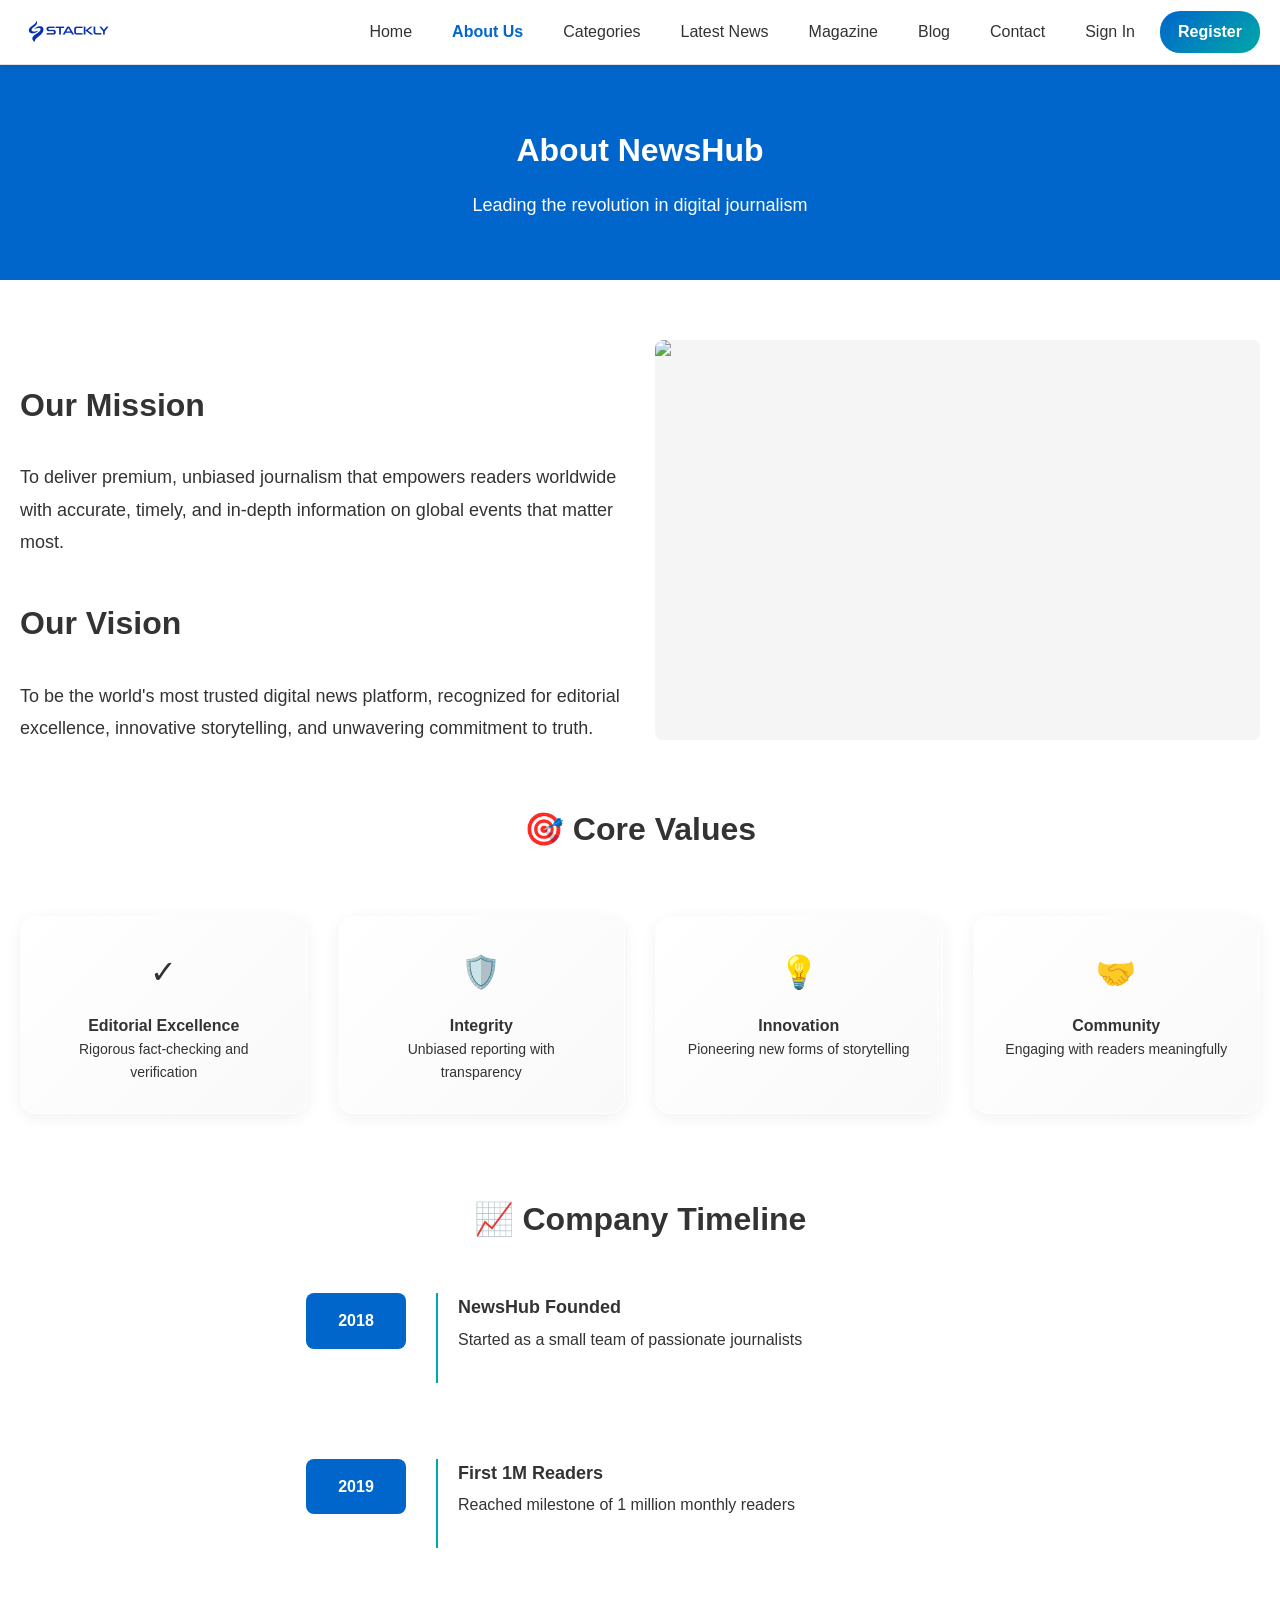
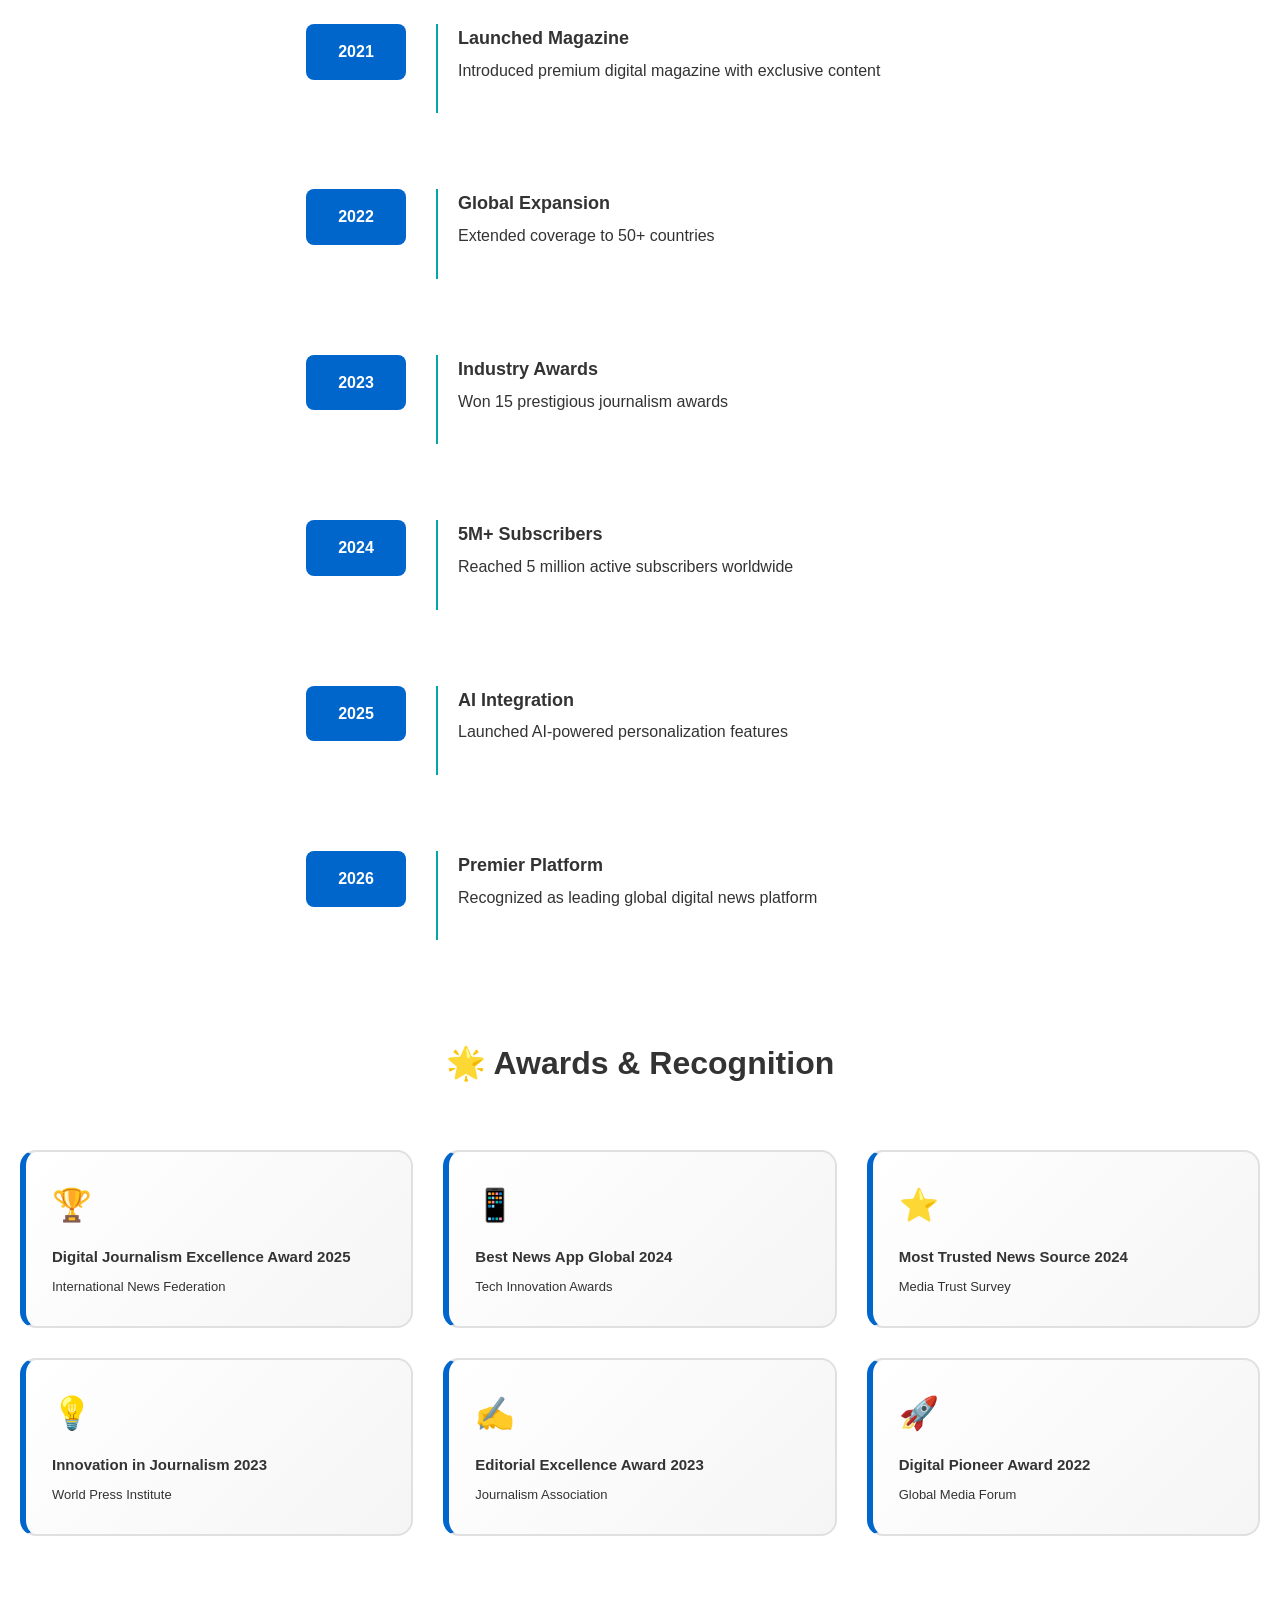
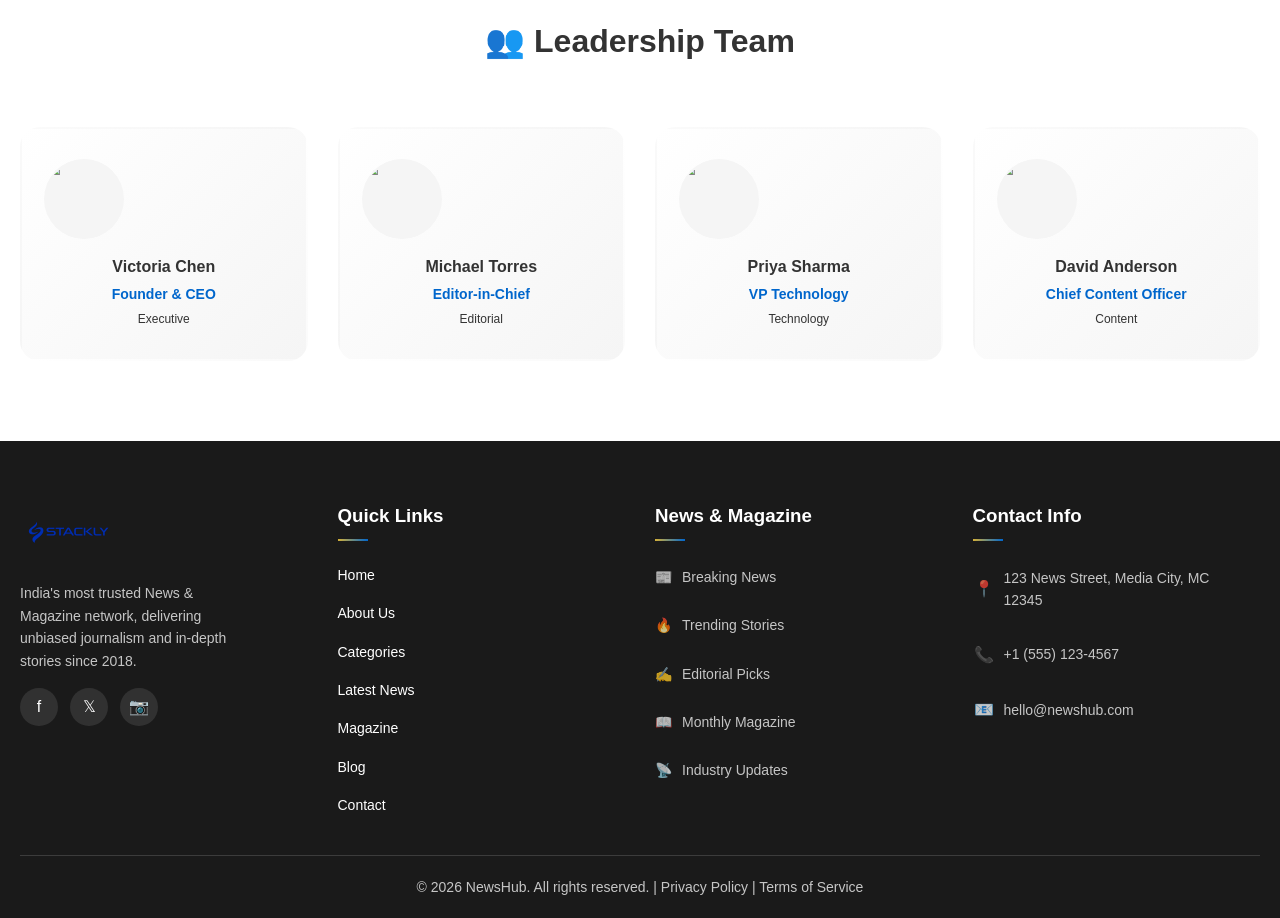
==== about.html @ 3a7b51b8 "Add files via upload" ====
﻿<!DOCTYPE html>
<html lang="en">
<head>
    <meta charset="UTF-8">
    <meta name="viewport" content="width=device-width, initial-scale=1.0">
    <title>About Us - NewsHub</title>
    <link rel="stylesheet" href="styles.css">
</head>
<body>
    <nav>
        <div class="nav-container">
            <a class="logo" href="index.html"><img src="stackly-logo.webp" alt="NewsHub" style="height:64px;width:auto;vertical-align:middle;"></a>

            <div class="nav-menu" id="navMenu">
                <a href="index.html">Home</a>
                <a href="about.html" class="current">About Us</a>
                <a href="categories.html">Categories</a>
                <a href="latest.html">Latest News</a>
                <a href="magazine.html">Magazine</a>
                <a href="blog.html">Blog</a>
                <a href="contact.html">Contact</a>
                <a href="signin.html">Sign In</a>
                <a href="register.html" class="nav-register">Register</a>
            </div>

            <button class="hamburger" id="hamburger" onclick="toggleMenu()">
                <span></span>
                <span></span>
                <span></span>
            </button>
        </div>
    </nav>

    <main id="content">
        <div style="background-color: var(--primary); color: white; padding: 60px 20px; text-align: center;">
            <div class="container">
                <h1>About NewsHub</h1>
                <p style="font-size: 18px; margin-top: 15px;">Leading the revolution in digital journalism</p>
            </div>
        </div>

        <div class="container">
            <div class="grid-2">
                <div>
                    <h2>Our Mission</h2>
                    <p style="font-size: 18px; line-height: 1.8;">To deliver premium, unbiased journalism that empowers readers worldwide with accurate, timely, and in-depth information on global events that matter most.</p>

                    <h2 style="margin-top: 40px;">Our Vision</h2>
                    <p style="font-size: 18px; line-height: 1.8;">To be the world's most trusted digital news platform, recognized for editorial excellence, innovative storytelling, and unwavering commitment to truth.</p>
                </div>
                <div style="background-color: var(--lightGray); height: 400px; border-radius: 8px; display: flex; align-items: center; justify-content: center; overflow: hidden;">
                    <img src="images/about-hero.webp" style="width:100%; height:100%; object-fit:cover;" alt="NewsHub team" loading="lazy" decoding="async" width="400" height="400">
                </div>
            </div>

            <h2 style="text-align: center;">🎯 Core Values</h2>
            <div class="grid-4">
                <div class="stat-card">
                    <div style="font-size: 32px; margin-bottom: 15px;">✓</div>
                    <p style="font-weight: bold;">Editorial Excellence</p>
                    <p style="font-size: 14px; color: var(--darkGray);">Rigorous fact-checking and verification</p>
                </div>
                <div class="stat-card">
                    <div style="font-size: 32px; margin-bottom: 15px;">🛡️</div>
                    <p style="font-weight: bold;">Integrity</p>
                    <p style="font-size: 14px; color: var(--darkGray);">Unbiased reporting with transparency</p>
                </div>
                <div class="stat-card">
                    <div style="font-size: 32px; margin-bottom: 15px;">💡</div>
                    <p style="font-weight: bold;">Innovation</p>
                    <p style="font-size: 14px; color: var(--darkGray);">Pioneering new forms of storytelling</p>
                </div>
                <div class="stat-card">
                    <div style="font-size: 32px; margin-bottom: 15px;">🤝</div>
                    <p style="font-weight: bold;">Community</p>
                    <p style="font-size: 14px; color: var(--darkGray);">Engaging with readers meaningfully</p>
                </div>
            </div>

            <h2 style="text-align: center; margin-top: 80px;">📈 Company Timeline</h2>
            <div style="max-width: 700px; margin: 0 auto;">
                <div class="timeline-item">
                    <div class="timeline-year">2018</div>
                    <div class="timeline-content">
                        <h3>NewsHub Founded</h3>
                        <p>Started as a small team of passionate journalists</p>
                    </div>
                </div>

                <div class="timeline-item">
                    <div class="timeline-year">2019</div>
                    <div class="timeline-content">
                        <h3>First 1M Readers</h3>
                        <p>Reached milestone of 1 million monthly readers</p>
                    </div>
                </div>

                <div class="timeline-item">
                    <div class="timeline-year">2021</div>
                    <div class="timeline-content">
                        <h3>Launched Magazine</h3>
                        <p>Introduced premium digital magazine with exclusive content</p>
                    </div>
                </div>

                <div class="timeline-item">
                    <div class="timeline-year">2022</div>
                    <div class="timeline-content">
                        <h3>Global Expansion</h3>
                        <p>Extended coverage to 50+ countries</p>
                    </div>
                </div>

                <div class="timeline-item">
                    <div class="timeline-year">2023</div>
                    <div class="timeline-content">
                        <h3>Industry Awards</h3>
                        <p>Won 15 prestigious journalism awards</p>
                    </div>
                </div>

                <div class="timeline-item">
                    <div class="timeline-year">2024</div>
                    <div class="timeline-content">
                        <h3>5M+ Subscribers</h3>
                        <p>Reached 5 million active subscribers worldwide</p>
                    </div>
                </div>

                <div class="timeline-item">
                    <div class="timeline-year">2025</div>
                    <div class="timeline-content">
                        <h3>AI Integration</h3>
                        <p>Launched AI-powered personalization features</p>
                    </div>
                </div>

                <div class="timeline-item">
                    <div class="timeline-year">2026</div>
                    <div class="timeline-content">
                        <h3>Premier Platform</h3>
                        <p>Recognized as leading global digital news platform</p>
                    </div>
                </div>
            </div>

            <h2 style="text-align: center; margin-top: 80px;">🌟 Awards & Recognition</h2>
            <div class="grid-3">
                <div class="award-card">
                    <span class="award-icon">🏆</span>
                    <p class="award-title">Digital Journalism Excellence Award 2025</p>
                    <p class="award-org">International News Federation</p>
                </div>

                <div class="award-card">
                    <span class="award-icon">📱</span>
                    <p class="award-title">Best News App Global 2024</p>
                    <p class="award-org">Tech Innovation Awards</p>
                </div>

                <div class="award-card">
                    <span class="award-icon">⭐</span>
                    <p class="award-title">Most Trusted News Source 2024</p>
                    <p class="award-org">Media Trust Survey</p>
                </div>

                <div class="award-card">
                    <span class="award-icon">💡</span>
                    <p class="award-title">Innovation in Journalism 2023</p>
                    <p class="award-org">World Press Institute</p>
                </div>

                <div class="award-card">
                    <span class="award-icon">✍️</span>
                    <p class="award-title">Editorial Excellence Award 2023</p>
                    <p class="award-org">Journalism Association</p>
                </div>

                <div class="award-card">
                    <span class="award-icon">🚀</span>
                    <p class="award-title">Digital Pioneer Award 2022</p>
                    <p class="award-org">Global Media Forum</p>
                </div>
            </div>

            <h2 style="text-align: center; margin-top: 80px;">👥 Leadership Team</h2>
            <div class="grid-4">
                <div class="team-card">
                    <img src="images/team-1.webp" style="width:80px; height:80px; border-radius:50%; margin-bottom:15px; object-fit:cover;" alt="Victoria Chen" loading="lazy" decoding="async" width="80" height="80">
                    <p class="team-name">Victoria Chen</p>
                    <p class="team-role">Founder & CEO</p>
                    <p class="team-dept">Executive</p>
                </div>

                <div class="team-card">
                    <img src="images/team-2.webp" style="width:80px; height:80px; border-radius:50%; margin-bottom:15px; object-fit:cover;" alt="Michael Torres" loading="lazy" decoding="async" width="80" height="80">
                    <p class="team-name">Michael Torres</p>
                    <p class="team-role">Editor-in-Chief</p>
                    <p class="team-dept">Editorial</p>
                </div>

                <div class="team-card">
                    <img src="images/team-3.webp" style="width:80px; height:80px; border-radius:50%; margin-bottom:15px; object-fit:cover;" alt="Priya Sharma" loading="lazy" decoding="async" width="80" height="80">
                    <p class="team-name">Priya Sharma</p>
                    <p class="team-role">VP Technology</p>
                    <p class="team-dept">Technology</p>
                </div>

                <div class="team-card">
                    <img src="images/team-4.webp" style="width:80px; height:80px; border-radius:50%; margin-bottom:15px; object-fit:cover;" alt="David Anderson" loading="lazy" decoding="async" width="80" height="80">
                    <p class="team-name">David Anderson</p>
                    <p class="team-role">Chief Content Officer</p>
                    <p class="team-dept">Content</p>
                </div>
            </div>
        </div>
    </main>

        <footer>
        <div class="footer-grid">
            <div>
                <a class="logo" href="index.html"><img src="stackly-logo.webp" alt="NewsHub" style="height:64px;width:auto;vertical-align:middle;"></a>
                <p style="margin-top: 10px; font-size: 14px; opacity: 0.75; max-width: 220px; line-height: 1.6;">India's most trusted News &amp; Magazine network, delivering unbiased journalism and in-depth stories since 2018.</p>
                <div style="display: flex; gap: 12px; margin-top: 16px;">
                    <a href="404.html" target="_blank" rel="noopener" class="footer-social-icon" style="width: 38px; height: 38px; border-radius: 50%; background: rgba(255,255,255,0.1); display: flex; align-items: center; justify-content: center; color: white; text-decoration: none; font-size: 16px; transition: background 0.3s;" onmouseover="this.style.background='#1877F2'" onmouseout="this.style.background='rgba(255,255,255,0.1)'">&#x66;</a>
                    <a href="404.html" target="_blank" rel="noopener" class="footer-social-icon" style="width: 38px; height: 38px; border-radius: 50%; background: rgba(255,255,255,0.1); display: flex; align-items: center; justify-content: center; color: white; text-decoration: none; font-size: 16px; transition: background 0.3s;" onmouseover="this.style.background='#000'" onmouseout="this.style.background='rgba(255,255,255,0.1)'">&#x1D54F;</a>
                    <a href="404.html" target="_blank" rel="noopener" class="footer-social-icon" style="width: 38px; height: 38px; border-radius: 50%; background: rgba(255,255,255,0.1); display: flex; align-items: center; justify-content: center; color: white; text-decoration: none; font-size: 16px; transition: background 0.3s;" onmouseover="this.style.background='#E1306C'" onmouseout="this.style.background='rgba(255,255,255,0.1)'">&#x1F4F7;</a>
                   <!-- <a href="https://www.linkedin.com/company/newshub" target="_blank" rel="noopener" class="footer-social-icon" style="width: 38px; height: 38px; border-radius: 50%; background: rgba(255,255,255,0.1); display: flex; align-items: center; justify-content: center; color: white; text-decoration: none; font-size: 16px; transition: background 0.3s;" onmouseover="this.style.background='#0A66C2'" onmouseout="this.style.background='rgba(255,255,255,0.1)'">&#x1F4BC;</a> -->
                </div>
            </div>
            <div class="footer-section">
                <h3>Quick Links</h3>
                <a class="footer-link" href="index.html"><span>Home</span><i class="link-arrow">→</i></a>
                <a class="footer-link" href="about.html"><span>About Us</span><i class="link-arrow">→</i></a>
                <a class="footer-link" href="categories.html"><span>Categories</span><i class="link-arrow">→</i></a>
                <a class="footer-link" href="latest.html"><span>Latest News</span><i class="link-arrow">→</i></a>
                <a class="footer-link" href="magazine.html"><span>Magazine</span><i class="link-arrow">→</i></a>
                <a class="footer-link" href="blog.html"><span>Blog</span><i class="link-arrow">→</i></a>
                <a class="footer-link" href="contact.html"><span>Contact</span><i class="link-arrow">→</i></a>
            </div>
            <div class="footer-section">
                <h3>News &amp; Magazine</h3>
                <div class="newsroom-link"><span class="newsroom-icon">📰</span><span>Breaking News</span></div>
                <div class="newsroom-link"><span class="newsroom-icon">🔥</span><span>Trending Stories</span></div>
                <div class="newsroom-link"><span class="newsroom-icon">✍️</span><span>Editorial Picks</span></div>
                <div class="newsroom-link"><span class="newsroom-icon">📖</span><span>Monthly Magazine</span></div>
                <div class="newsroom-link"><span class="newsroom-icon">📡</span><span>Industry Updates</span></div>
            </div>
            <div class="footer-section">
                <h3>Contact Info</h3>
                <div class="contact-item"><span class="contact-icon">📍</span><span>123 News Street, Media City, MC 12345</span></div>
                <div class="contact-item"><span class="contact-icon">📞</span><span>+1 (555) 123-4567</span></div>
                <div class="contact-item"><span class="contact-icon">📧</span><span>hello@newshub.com</span></div>
            </div>
        </div>
        <div class="footer-bottom">
            <p>&copy; 2026 NewsHub. All rights reserved. | Privacy Policy | Terms of Service</p>
        </div>
    </footer>

    <script src="auth.js"></script>
    <script src="script.js"></script>
</body>
</html>
---- styles.css ----
* {
    margin: 0;
    padding: 0;
    box-sizing: border-box;
}

/* ── Image optimisation globals ─────────────────────────────────────── */
img {
    max-width: 100%;
    height: auto;          /* preserve aspect ratio; prevents layout shift */
    display: block;
    color: transparent;    /* hide broken-image alt text colour */
}

/* Static gray placeholder while images load — no animation */
img[loading="lazy"] {
    background-color: var(--lightGray);
}
/* ──────────────────────────────────────────────────────────────────── */

:root {
    --primary: #0066CC;
    --teal: #00A8A8;
    --white: #FFFFFF;
    --lightGray: #F5F5F5;
    --darkGray: #333333;
    --border: #E0E0E0;
    --error: #EF4444;
    --gold: #D4AF37;
}

body {
    font-family: -apple-system, BlinkMacSystemFont, 'Segoe UI', Roboto, Oxygen, Ubuntu, Cantarell, sans-serif;
    background-color: var(--white);
    color: var(--darkGray);
    line-height: 1.6;
}

/* Navigation */
nav {
    background-color: var(--white);
    border-bottom: 1px solid var(--border);
    position: sticky;
    top: 0;
    z-index: 50;
    box-shadow: 0 2px 8px rgba(0,0,0,0.1);
}

.nav-container {
    max-width: 1400px;
    margin: 0 auto;
    padding: 0 20px;
    display: flex;
    justify-content: space-between;
    align-items: center;
    height: 64px;
}

.logo {
    font-size: 24px;
    font-weight: bold;
    color: var(--primary);
    cursor: pointer;
    border: none;
    background: none;
    padding: 0;
    text-decoration: none;
    transition: opacity 0.3s, transform 0.3s;
    display: inline-block;
}

.logo:hover {
    opacity: 0.8;
    transform: scale(1.05);
}

.nav-menu {
    display: none;
    gap: 10px;
    align-items: center;
}

.nav-menu.active {
    display: flex;
    flex-direction: column;
    position: absolute;
    top: 64px;
    left: 0;
    right: 0;
    background-color: var(--lightGray);
    padding: 15px;
    z-index: 40;
}

.nav-menu a {
    border: none;
    background: transparent;
    padding: 10px 15px;
    cursor: pointer;
    color: var(--darkGray);
    font-weight: 500;
    border-radius: 6px;
    transition: opacity 0.3s;
    text-decoration: none;
}

.nav-menu a:hover {
    opacity: 0.75;
}

.nav-menu a.current {
    color: var(--primary);
    font-weight: 700;
}

@media (min-width: 768px) {
    .nav-menu {
        display: flex !important;
        flex-direction: row !important;
        position: static !important;
        background-color: transparent !important;
        padding: 0 !important;
    }
}

.hamburger {
    display: flex;
    flex-direction: column;
    cursor: pointer;
    border: none;
    background: none;
    padding: 5px;
    gap: 5px;
}

.hamburger span {
    width: 25px;
    height: 3px;
    background-color: var(--darkGray);
    border-radius: 2px;
    transition: background-color 0.3s;
}

.hamburger:hover span {
    background-color: var(--primary);
}

@media (min-width: 768px) {
    .hamburger {
        display: none;
    }
}

/* Main Content */
.container {
    max-width: 1400px;
    margin: 0 auto;
    padding: 0 20px;
}

.hidden {
    display: none !important;
}

/* Hero Section */
.hero {
    background: linear-gradient(135deg, #0066CC 0%, #00A8A8 100%);
    color: white;
    padding: 60px 20px;
    text-align: center;
}

.hero h1 {
    font-size: 56px;
    margin-bottom: 20px;
    font-weight: bold;
}

.hero p {
    font-size: 18px;
    margin-bottom: 30px;
    opacity: 0.9;
}

.hero-buttons {
    display: flex;
    gap: 15px;
    justify-content: center;
    flex-wrap: wrap;
}

.btn {
    display: inline-block;
    padding: 12px 30px;
    border: none;
    border-radius: 8px;
    font-weight: 600;
    cursor: pointer;
    font-size: 16px;
    transition: all 0.3s;
    text-decoration: none;
    text-align: center;
}

.btn-primary {
    background-color: var(--primary);
    color: white;
}

.btn-primary:hover {
    opacity: 0.9;
}

.btn-secondary {
    background-color: rgba(255,255,255,0.2);
    color: white;
    border: 2px solid white;
}

.btn-secondary:hover {
    background-color: rgba(255,255,255,0.3);
}

/* Grid Layouts */
.grid-2 {
    display: grid;
    grid-template-columns: 1fr;
    gap: 30px;
    margin: 60px 0;
}

@media (min-width: 768px) {
    .grid-2 {
        grid-template-columns: 1fr 1fr;
    }
}

.grid-3 {
    display: grid;
    grid-template-columns: 1fr;
    gap: 30px;
    margin: 60px 0;
}

@media (min-width: 768px) {
    .grid-3 {
        grid-template-columns: repeat(3, 1fr);
    }
}

.grid-4 {
    display: grid;
    grid-template-columns: 1fr;
    gap: 30px;
    margin: 60px 0;
}

@media (min-width: 768px) {
    .grid-4 {
        grid-template-columns: repeat(2, 1fr);
    }
}

@media (min-width: 1024px) {
    .grid-4 {
        grid-template-columns: repeat(4, 1fr);
    }
}

/* Cards */
.stat-card {
    position: relative;
    background: linear-gradient(135deg, rgba(255,255,255,0.8), rgba(245,245,245,0.6));
    backdrop-filter: blur(12px);
    -webkit-backdrop-filter: blur(12px);
    border: 1px solid rgba(255,255,255,0.5);
    padding: 30px;
    border-radius: 16px;
    text-align: center;
    overflow: hidden;
    box-shadow: 0 4px 16px rgba(0,0,0,0.06);
    transition: transform 0.4s ease, box-shadow 0.4s ease, border-color 0.4s ease, background 0.4s ease;
}

.stat-card::before {
    content: '';
    position: absolute;
    inset: 0;
    background: linear-gradient(135deg, rgba(0,102,204,0.12), rgba(0,168,168,0.1) 50%, rgba(212,175,55,0.1));
    opacity: 0;
    transition: opacity 0.4s ease;
    pointer-events: none;
}

.stat-card > * {
    position: relative;
    z-index: 1;
}

.stat-card:hover {
    transform: translateY(-10px);
    box-shadow: 0 20px 40px rgba(0,102,204,0.18), 0 0 0 1px rgba(0,102,204,0.3);
    border-color: var(--primary);
}

.stat-card:hover::before {
    opacity: 1;
}

.stat-card .icon {
    font-size: 32px;
    margin-bottom: 15px;
}

.stat-card .value {
    display: inline-block;
    font-size: 36px;
    font-weight: bold;
    color: var(--primary);
    margin: 10px 0;
    transition: transform 0.4s ease, color 0.4s ease;
}

.stat-card:hover .value {
    transform: scale(1.12);
    color: var(--teal);
}

.article-card {
    border-radius: 8px;
    overflow: hidden;
    box-shadow: 0 2px 8px rgba(0,0,0,0.1);
    transition: all 0.3s;
    background: white;
}

.article-card:hover {
    box-shadow: 0 8px 16px rgba(0,0,0,0.15);
    transform: translateY(-8px);
}

.article-card-image {
    background-color: var(--teal);
    height: 200px;
    display: flex;
    align-items: center;
    justify-content: center;
    font-size: 48px;
    color: white;
}

.article-card-content {
    padding: 20px;
}

.article-card-category {
    color: var(--primary);
    font-weight: bold;
    font-size: 12px;
}

.article-card h3 {
    font-size: 18px;
    margin: 10px 0 15px 0;
    font-weight: bold;
}

.article-card p {
    color: var(--darkGray);
    font-size: 14px;
    margin-bottom: 15px;
    line-height: 1.4;
}

.read-more {
    color: var(--primary);
    font-weight: 600;
    cursor: pointer;
    text-decoration: none;
    border: none;
    background: none;
    padding: 0;
    font-size: 14px;
}

.read-more:hover {
    opacity: 0.75;
}

/* Section Titles */
h2 {
    font-size: 32px;
    margin: 40px 0 30px 0;
    color: var(--darkGray);
}

.section-icon {
    margin-right: 10px;
}

/* Forms */
.form-group {
    margin-bottom: 15px;
}

input, select, textarea {
    width: 100%;
    padding: 12px;
    border: 1px solid var(--border);
    border-radius: 6px;
    font-family: inherit;
    font-size: 16px;
    transition: border-color 0.3s;
}

input:hover, select:hover, textarea:hover {
    border-color: var(--teal);
}

input:focus, select:focus, textarea:focus {
    outline: none;
    border-color: var(--primary);
}

.form-error, input.form-error, select.form-error, textarea.form-error {
    border-color: var(--error) !important;
}

.error-message {
    color: var(--error);
    font-size: 12px;
    margin-top: 5px;
}

/* Contact Section */
.contact-section {
    background-color: var(--lightGray);
    padding: 40px;
    border-radius: 8px;
}

/* Footer */
footer {
    background-color: #1a1a1a;
    color: white;
    padding: 60px 20px 20px;
    margin-top: 80px;
}

.footer-grid {
    display: grid;
    grid-template-columns: 1fr;
    gap: 30px;
    margin-bottom: 30px;
    max-width: 1400px;
    margin-left: auto;
    margin-right: auto;
}

@media (min-width: 768px) {
    .footer-grid {
        grid-template-columns: repeat(4, 1fr);
    }
}

.footer-section h3 {
    font-weight: bold;
    margin-bottom: 15px;
    position: relative;
    padding-bottom: 10px;
}

.footer-section h3::after {
    content: '';
    position: absolute;
    left: 0;
    bottom: 0;
    width: 30px;
    height: 2px;
    background: linear-gradient(90deg, var(--gold), var(--primary));
}

.footer-section p {
    font-size: 14px;
    margin-bottom: 10px;
    opacity: 0.75;
    cursor: pointer;
    transition: opacity 0.3s;
}

.footer-section a {
    text-decoration: none;
    color: inherit;
}

.footer-section p:hover {
    opacity: 1;
}

/* Quick Links */
.footer-link {
    position: relative;
    display: flex;
    align-items: center;
    gap: 8px;
    width: fit-content;
    padding: 8px 0;
    font-size: 14px;
    color: rgba(255,255,255,0.75);
    text-decoration: none;
    transition: color 0.35s ease, transform 0.35s ease;
}

.footer-link::after {
    content: '';
    position: absolute;
    left: 0;
    bottom: 3px;
    width: 0;
    height: 2px;
    background: linear-gradient(90deg, var(--gold), var(--primary));
    transition: width 0.35s ease;
}

.footer-link .link-arrow {
    display: inline-block;
    opacity: 0;
    transform: translateX(-8px);
    transition: opacity 0.35s ease, transform 0.35s ease;
}

.footer-link:hover {
    color: var(--white);
    transform: translateX(6px);
}

.footer-link:hover::after {
    width: 100%;
}

.footer-link:hover .link-arrow {
    opacity: 1;
    transform: translateX(0);
}

/* News & Magazine Links */
.newsroom-link {
    position: relative;
    display: flex;
    align-items: center;
    gap: 10px;
    padding: 10px 12px;
    margin-bottom: 6px;
    margin-left: -12px;
    border-radius: 8px;
    font-size: 14px;
    color: rgba(255,255,255,0.75);
    cursor: pointer;
    overflow: hidden;
    transition: transform 0.35s ease, color 0.35s ease, box-shadow 0.35s ease;
}

.newsroom-link::before {
    content: '';
    position: absolute;
    inset: 0;
    border-radius: 8px;
    background: linear-gradient(135deg, rgba(0,102,204,0.4), rgba(212,175,55,0.3));
    opacity: 0;
    transition: opacity 0.35s ease;
}

.newsroom-link > * {
    position: relative;
    z-index: 1;
}

.newsroom-icon {
    display: inline-block;
    transition: transform 0.35s ease;
}

.newsroom-link:hover {
    color: var(--white);
    transform: scale(1.04) translateX(4px);
    box-shadow: 0 8px 20px rgba(0,102,204,0.35);
}

.newsroom-link:hover::before {
    opacity: 1;
}

.newsroom-link:hover .newsroom-icon {
    transform: translateX(4px) rotate(10deg) scale(1.1);
}

/* Contact Info & Social Links */
.contact-item,
.social-link {
    position: relative;
    display: flex;
    align-items: center;
    gap: 10px;
    padding: 10px 12px;
    margin-bottom: 8px;
    margin-left: -12px;
    border-radius: 8px;
    border: 1px solid transparent;
    font-size: 14px;
    color: rgba(255,255,255,0.75);
    text-decoration: none;
    transition: transform 0.35s ease, box-shadow 0.35s ease, border-color 0.35s ease, background 0.35s ease, color 0.35s ease;
}

.contact-icon {
    display: inline-block;
    font-size: 16px;
    transition: transform 0.35s ease;
}

.contact-item:hover,
.social-link:hover {
    transform: translateY(-4px);
    background: rgba(255,255,255,0.06);
    border-color: rgba(212,175,55,0.45);
    box-shadow: 0 12px 26px rgba(0,0,0,0.35);
    color: var(--white);
}

.contact-item:hover .contact-icon,
.social-link:hover .contact-icon {
    transform: rotate(12deg) scale(1.15);
}

.social-links {
    display: flex;
    flex-direction: column;
}

.footer-bottom {
    border-top: 1px solid rgba(255,255,255,0.2);
    padding-top: 20px;
    text-align: center;
    font-size: 14px;
    opacity: 0.75;
    max-width: 1400px;
    margin: 0 auto;
}

/* Testimonials */
.testimonial-card {
    background: white;
    padding: 25px;
    border-radius: 8px;
    box-shadow: 0 2px 8px rgba(0,0,0,0.1);
    transition: box-shadow 0.3s;
}

.testimonial-card:hover {
    box-shadow: 0 4px 12px rgba(0,0,0,0.15);
}

.stars {
    color: #FFD700;
    margin-bottom: 15px;
}

/* News Article List */
.news-item {
    display: flex;
    gap: 25px;
    background: white;
    padding: 25px;
    border-radius: 8px;
    box-shadow: 0 2px 8px rgba(0,0,0,0.1);
    border-left: 4px solid var(--teal);
    margin-bottom: 20px;
    transition: box-shadow 0.3s;
}

.news-item:hover {
    box-shadow: 0 4px 12px rgba(0,0,0,0.15);
}

.news-image {
    background-color: var(--primary);
    width: 180px;
    height: 140px;
    min-width: 180px;
    border-radius: 8px;
    display: flex;
    align-items: center;
    justify-content: center;
    font-size: 48px;
    color: white;
}

.news-content h3 {
    font-size: 20px;
    margin-bottom: 10px;
}

.news-meta {
    display: flex;
    gap: 15px;
    font-size: 14px;
    color: var(--darkGray);
    margin-bottom: 10px;
    flex-wrap: wrap;
}

.category-badge {
    background-color: var(--lightGray);
    color: var(--primary);
    padding: 4px 12px;
    border-radius: 20px;
    font-size: 12px;
    font-weight: bold;
    transition: background-color 0.3s, color 0.3s;
}

.category-badge:hover {
    background-color: var(--primary);
    color: white;
}

/* FAQ Cards */
.faq-card {
    position: relative;
    padding: 24px 28px;
    border-radius: 10px;
    border: 2px solid var(--border);
    border-left: 4px solid var(--border);
    background: linear-gradient(135deg, #ffffff, #fafbfc);
    margin-bottom: 20px;
    transition: transform 0.4s ease, box-shadow 0.4s ease, border-color 0.4s ease, background 0.4s ease;
}

.faq-card:hover {
    transform: translateX(6px) scale(1.015);
    border-left-color: var(--gold);
    border-color: rgba(0,102,204,0.3);
    background: linear-gradient(135deg, #ffffff, rgba(0,102,204,0.05) 60%, rgba(212,175,55,0.06));
    box-shadow: 0 10px 28px rgba(0,0,0,0.1);
}

.faq-question {
    font-weight: bold;
    font-size: 18px;
    margin-bottom: 10px;
    color: var(--primary);
    transition: color 0.4s ease;
}

.faq-card:hover .faq-question {
    color: var(--gold);
}

/* Timeline */
.timeline-item {
    display: flex;
    gap: 30px;
    margin-bottom: 40px;
}

.timeline-year {
    background-color: var(--primary);
    color: white;
    padding: 15px;
    border-radius: 8px;
    text-align: center;
    font-weight: bold;
    width: 100px;
    height: fit-content;
    transition: transform 0.3s, box-shadow 0.3s;
}

.timeline-year:hover {
    transform: scale(1.08);
    box-shadow: 0 4px 12px rgba(0,0,0,0.2);
}

.timeline-content {
    padding-bottom: 30px;
    border-left: 2px solid var(--teal);
    padding-left: 20px;
}

.timeline-content h3 {
    font-weight: bold;
    font-size: 18px;
    margin-bottom: 5px;
}

/* Sign In Form */
.signin-form {
    max-width: 400px;
    margin: 40px auto;
    background: white;
    border-radius: 12px;
    box-shadow: 0 4px 12px rgba(0,0,0,0.15);
    padding: 30px;
}

.signin-form h1 {
    text-align: center;
    margin-bottom: 30px;
    color: var(--darkGray);
}

/* Dashboard */
.dashboard-header {
    display: flex;
    justify-content: space-between;
    align-items: center;
    margin-bottom: 40px;
    flex-wrap: wrap;
    gap: 20px;
}

.dashboard-header h1 {
    font-size: 40px;
    color: var(--darkGray);
}

.dashboard-card {
    background-color: var(--lightGray);
    border-top: 4px solid var(--teal);
    padding: 25px;
    border-radius: 8px;
    transition: box-shadow 0.3s;
}

.dashboard-card:hover {
    box-shadow: 0 4px 12px rgba(0,0,0,0.1);
}

.dashboard-card .icon {
    font-size: 28px;
    margin-bottom: 10px;
}

.dashboard-card .title {
    color: var(--darkGray);
    margin-bottom: 5px;
}

.dashboard-card .value {
    font-size: 32px;
    font-weight: bold;
    color: var(--primary);
}

/* 404 Page */
.notfound-content {
    min-height: 500px;
    display: flex;
    align-items: center;
    justify-content: center;
    flex-direction: column;
    text-align: center;
    padding: 40px 20px;
}

.notfound-content .number {
    font-size: 120px;
    font-weight: bold;
    color: var(--primary);
    margin-bottom: 20px;
}

.notfound-content h1 {
    font-size: 40px;
    margin-bottom: 15px;
}

.notfound-content p {
    font-size: 18px;
    color: var(--darkGray);
    margin-bottom: 30px;
}

/* Responsive */
@media (max-width: 768px) {
    .news-item {
        flex-direction: column;
    }

    .news-image {
        width: 100%;
        height: 180px;
    }

    .hero h1 {
        font-size: 36px;
    }

    h2 {
        font-size: 24px;
    }

    .timeline-item {
        flex-direction: column;
        align-items: flex-start;
    }

    .dashboard-header {
        flex-direction: column;
        align-items: flex-start;
    }
}

/* Fade-in on Scroll */
.fade-in-up {
    opacity: 0;
    transform: translateY(30px);
    transition: opacity 0.6s ease, transform 0.6s ease;
}

.fade-in-up.is-visible {
    opacity: 1;
    transform: translateY(0);
}

@media (prefers-reduced-motion: reduce) {
    .fade-in-up {
        opacity: 1;
        transform: none;
        transition: none;
    }

    .stat-card,
    .faq-card,
    .footer-link,
    .newsroom-link,
    .contact-item,
    .social-link,
    .stat-card .value,
    .footer-link .link-arrow,
    .newsroom-icon,
    .contact-icon {
        transition: none !important;
    }
}

/* ============================================================
   PREMIUM HOVER EFFECTS — ENTERPRISE v2
   ============================================================ */

/* ----- Keyframe Animations ----- */
@keyframes shine-sweep {
    0%   { transform: translateX(-150%) skewX(-20deg); }
    100% { transform: translateX(250%)  skewX(-20deg); }
}

@keyframes gradient-border-rotate {
    0%,100% { background-position: 0%   50%; }
    50%      { background-position: 100% 50%; }
}

@keyframes icon-bounce {
    0%,100% { transform: scale(1)    rotate(0deg)  translateY(0); }
    30%      { transform: scale(1.28) rotate(14deg) translateY(-10px); }
    60%      { transform: scale(1.14) rotate(7deg)  translateY(-5px); }
}

@keyframes neon-blue {
    0%,100% { box-shadow: 0 20px 40px rgba(0,102,204,.35), 0 0 30px rgba(0,102,204,.2),  0 0 0 2px rgba(0,102,204,.3); }
    50%      { box-shadow: 0 25px 65px rgba(0,102,204,.6),  0 0 55px rgba(0,102,204,.45), 0 0 0 2px rgba(0,102,204,.5); }
}

@keyframes neon-gold {
    0%,100% { box-shadow: 0 20px 40px rgba(212,175,55,.4), 0 0 30px rgba(212,175,55,.25), 0 0 0 2px rgba(212,175,55,.5); }
    50%      { box-shadow: 0 25px 65px rgba(212,175,55,.7), 0 0 55px rgba(212,175,55,.5),  0 0 0 2px rgba(212,175,55,.8); }
}

/* ----- TIMELINE — FULL CARD HOVER ----- */
.timeline-item {
    cursor: pointer;
    padding: 16px 14px;
    border-radius: 16px;
    border: 2px solid transparent;
    transition: transform .45s ease, box-shadow .45s ease,
                background .45s ease, border-color .45s ease;
}

.timeline-item:hover {
    transform: translateY(-12px);
    background: linear-gradient(135deg, #f0f7ff, #e4efff);
    border-color: rgba(0,102,204,.3);
    box-shadow: 0 28px 55px rgba(0,102,204,.22), 0 0 0 1px rgba(0,102,204,.18);
}

/* Year badge — strong neon glow on hover */
.timeline-year {
    transition: transform .45s ease, box-shadow .45s ease,
                background .45s ease, font-size .35s ease,
                letter-spacing .35s ease;
}

.timeline-item:hover .timeline-year {
    transform: scale(1.2) rotate(-3deg);
    background: linear-gradient(135deg, #0047b3, #0066CC, #00A8A8);
    box-shadow: 0 0 35px rgba(0,102,204,.9), 0 10px 28px rgba(0,102,204,.5);
    font-size: 19px;
    letter-spacing: 1.5px;
}

/* Connector line glows */
.timeline-content {
    transition: transform .45s ease, border-color .45s ease,
                border-left-width .45s ease, padding-left .45s ease;
}

.timeline-item:hover .timeline-content {
    transform: translateX(6px);
    border-left-color: var(--primary);
    border-left-width: 4px;
    padding-left: 22px;
}

.timeline-content h3 { transition: color .4s ease, font-size .4s ease; }
.timeline-item:hover .timeline-content h3 {
    color: var(--primary);
    font-size: 20px;
}
.timeline-content p { transition: color .4s ease; }
.timeline-item:hover .timeline-content p { color: #444; }

/* ----- AWARD CARDS ----- */
.award-card {
    position: relative;
    padding: 28px 26px;
    border-radius: 16px;
    border: 2px solid var(--border);
    border-left: 6px solid var(--primary);
    background: linear-gradient(135deg, #fff 0%, var(--lightGray) 100%);
    overflow: hidden;
    cursor: pointer;
    transition: transform .45s ease, box-shadow .45s ease,
                background .45s ease, border-color .45s ease, color .45s ease;
}

/* Shine sweep layer */
.award-card::before {
    content: '';
    position: absolute;
    top: 0; left: -120%;
    width: 60%;
    height: 100%;
    background: linear-gradient(90deg, transparent, rgba(255,255,255,.6), transparent);
    transform: skewX(-20deg);
    pointer-events: none;
    z-index: 3;
}

.award-card:hover {
    transform: translateY(-14px) scale(1.03);
    border-color: var(--gold);
    border-left-color: var(--gold);
    background: linear-gradient(135deg, #101028 0%, #1c1c48 50%, #0b2d4e 100%);
    color: #fff;
    animation: neon-gold 2s ease infinite;
}

.award-card:hover::before {
    animation: shine-sweep .8s ease forwards;
}

.award-icon {
    display: inline-block;
    font-size: 32px;
    margin-bottom: 14px;
}

.award-card:hover .award-icon {
    animation: icon-bounce .65s ease forwards;
}

.award-title {
    font-weight: bold;
    font-size: 15px;
    margin-bottom: 8px;
    transition: color .4s ease, font-size .4s ease;
}

.award-org {
    font-size: 13px;
    color: var(--darkGray);
    transition: color .4s ease;
}

.award-card:hover .award-title { color: var(--gold); font-size: 16px; }
.award-card:hover .award-org   { color: rgba(255,255,255,.72); }

/* ----- TEAM / LEADERSHIP CARDS ----- */
.team-card {
    position: relative;
    text-align: center;
    padding: 30px 22px;
    border-radius: 20px;
    background: linear-gradient(135deg, #fff, var(--lightGray));
    border: 2px solid transparent;
    overflow: hidden;
    cursor: pointer;
    transition: transform .45s ease, box-shadow .45s ease,
                background .45s ease, border-color .45s ease;
}

.team-card::before {
    content: '';
    position: absolute;
    top: 0; left: -120%;
    width: 60%;
    height: 100%;
    background: linear-gradient(90deg, transparent, rgba(255,255,255,.45), transparent);
    transform: skewX(-20deg);
    pointer-events: none;
    z-index: 2;
}

.team-card:hover {
    transform: translateY(-16px);
    background: linear-gradient(135deg, #fff, #e6f3ff);
    border-color: rgba(0,102,204,.4);
    animation: neon-blue 2s ease infinite;
}

.team-card:hover::before { animation: shine-sweep .8s ease forwards; }

.team-card img {
    transition: transform .45s ease, box-shadow .45s ease;
}

.team-card:hover img {
    transform: scale(1.18);
    box-shadow: 0 12px 35px rgba(0,102,204,.5);
}

.team-name {
    font-weight: bold;
    font-size: 16px;
    margin-bottom: 4px;
    transition: color .4s ease;
}

.team-role {
    color: var(--primary);
    font-weight: 600;
    font-size: 14px;
    margin-bottom: 4px;
    transition: color .4s ease;
}

.team-dept {
    font-size: 12px;
    color: var(--darkGray);
    transition: color .4s ease;
}

.team-card:hover .team-name { color: var(--primary); }
.team-card:hover .team-role { color: var(--teal); }

/* ----- CONTACT INFO CARDS ----- */
.contact-info-card {
    position: relative;
    padding: 26px 24px;
    border-radius: 18px;
    background: linear-gradient(135deg, #fff, #f6f9ff);
    border: 2px solid var(--border);
    overflow: hidden;
    margin-bottom: 22px;
    transition: transform .45s ease, box-shadow .45s ease,
                border-color .45s ease, background .45s ease;
}

.contact-info-card::before {
    content: '';
    position: absolute;
    top: 0; left: -120%;
    width: 60%;
    height: 100%;
    background: linear-gradient(90deg, transparent, rgba(0,102,204,.12), transparent);
    transform: skewX(-20deg);
    pointer-events: none;
    z-index: 2;
}

.contact-info-card:hover {
    transform: translateY(-12px);
    border-color: var(--primary);
    background: linear-gradient(135deg, #ecf5ff, #dceeff);
    animation: neon-blue 2s ease infinite;
}

.contact-info-card:hover::before { animation: shine-sweep .8s ease forwards; }

.contact-info-card-icon {
    display: block;
    font-size: 38px;
    margin-bottom: 12px;
    transition: transform .45s ease;
}

.contact-info-card:hover .contact-info-card-icon {
    animation: icon-bounce .65s ease forwards;
}

.contact-info-card-title {
    font-weight: bold;
    color: var(--primary);
    font-size: 16px;
    margin-bottom: 10px;
    transition: color .4s ease;
}

.contact-info-card:hover .contact-info-card-title { color: #0047b3; }

.contact-info-card p {
    margin-bottom: 4px;
    line-height: 1.6;
    transition: color .4s ease;
}

/* ----- ENHANCED FORM INPUTS ----- */
input, select, textarea {
    transition: border-color .35s ease, box-shadow .35s ease, transform .35s ease;
}

input:hover, select:hover, textarea:hover {
    border-color: var(--primary);
    box-shadow: 0 0 0 3px rgba(0,102,204,.12), 0 4px 16px rgba(0,102,204,.1);
}

input:focus, select:focus, textarea:focus {
    outline: none;
    border-color: var(--primary);
    box-shadow: 0 0 0 5px rgba(0,102,204,.2), 0 10px 28px rgba(0,102,204,.15);
    transform: scale(1.014);
}

/* ----- ENHANCED BTN-PRIMARY — SHINE + LIFT + GLOW ----- */
.btn-primary {
    position: relative;
    overflow: hidden;
    background: linear-gradient(135deg, #0066CC, #0052a3);
    transition: transform .35s ease, box-shadow .35s ease, background .35s ease;
}

.btn-primary::after {
    content: '';
    position: absolute;
    top: 0; left: -120%;
    width: 60%;
    height: 100%;
    background: linear-gradient(90deg, transparent, rgba(255,255,255,.45), transparent);
    transform: skewX(-20deg);
    pointer-events: none;
}

.btn-primary:hover {
    transform: translateY(-6px) scale(1.05);
    background: linear-gradient(135deg, #004db3, #00A8A8);
    box-shadow: 0 20px 45px rgba(0,102,204,.6), 0 0 30px rgba(0,102,204,.4);
    opacity: 1;
}

.btn-primary:hover::after { animation: shine-sweep .65s ease forwards; }

/* ----- ENHANCED BTN-SECONDARY ----- */
.btn-secondary {
    position: relative;
    overflow: hidden;
    transition: transform .35s ease, box-shadow .35s ease, background-color .35s ease;
}

.btn-secondary::after {
    content: '';
    position: absolute;
    top: 0; left: -120%;
    width: 60%;
    height: 100%;
    background: linear-gradient(90deg, transparent, rgba(255,255,255,.35), transparent);
    transform: skewX(-20deg);
    pointer-events: none;
}

.btn-secondary:hover {
    transform: translateY(-6px) scale(1.05);
    background-color: rgba(255,255,255,.45) !important;
    box-shadow: 0 20px 45px rgba(0,0,0,.3), 0 0 25px rgba(255,255,255,.2);
}

.btn-secondary:hover::after { animation: shine-sweep .65s ease forwards; }

/* ----- ENHANCED NAV MENU ----- */
.nav-menu a {
    position: relative;
    overflow: hidden;
}

.nav-menu a::after {
    content: '';
    position: absolute;
    bottom: 4px;
    left: 15px;
    right: 15px;
    height: 2px;
    background: linear-gradient(90deg, var(--primary), var(--teal));
    transform: scaleX(0);
    transition: transform .35s ease;
    border-radius: 2px;
}

.nav-menu a:hover {
    color: var(--primary) !important;
    background: rgba(0,102,204,.08) !important;
    transform: translateY(-2px);
    box-shadow: 0 4px 16px rgba(0,102,204,.18);
    opacity: 1 !important;
}

.nav-menu a:hover::after { transform: scaleX(1); }

/* ----- ENHANCED ARTICLE CARDS ----- */
.article-card {
    position: relative;
    overflow: hidden;
    transition: transform .45s ease, box-shadow .45s ease;
}

.article-card:hover {
    transform: translateY(-16px);
    box-shadow: 0 30px 60px rgba(0,0,0,.2), 0 0 0 2px rgba(0,102,204,.22);
}

.article-card .article-card-image img {
    transition: transform .5s ease;
}

.article-card:hover .article-card-image img { transform: scale(1.1); }

/* ----- ENHANCED NEWS ITEMS ----- */
.news-item {
    transition: transform .45s ease, box-shadow .45s ease,
                border-color .45s ease, background .45s ease;
}

.news-item:hover {
    transform: translateX(12px) translateY(-6px);
    box-shadow: 0 24px 50px rgba(0,0,0,.16), 0 0 0 1px rgba(0,168,168,.35);
    border-left-color: var(--primary);
    background: linear-gradient(135deg, #fff, #f0f7ff);
}

/* ----- ENHANCED DASHBOARD CARDS ----- */
.dashboard-card {
    position: relative;
    overflow: hidden;
    transition: transform .4s ease, box-shadow .4s ease, border-top-color .4s ease;
}

.dashboard-card::after {
    content: '';
    position: absolute;
    top: 0; left: -120%;
    width: 60%;
    height: 100%;
    background: linear-gradient(90deg, transparent, rgba(255,255,255,.5), transparent);
    transform: skewX(-20deg);
    pointer-events: none;
}

.dashboard-card:hover {
    transform: translateY(-12px);
    box-shadow: 0 24px 50px rgba(0,0,0,.18), 0 0 0 2px rgba(0,168,168,.4);
    border-top-color: var(--primary);
}

.dashboard-card:hover::after { animation: shine-sweep .65s ease forwards; }

/* ----- ENHANCED TESTIMONIAL CARDS ----- */
.testimonial-card {
    position: relative;
    overflow: hidden;
    transition: transform .4s ease, box-shadow .4s ease;
}

.testimonial-card:hover {
    transform: translateY(-12px);
    box-shadow: 0 24px 50px rgba(0,0,0,.18), 0 0 0 2px rgba(0,102,204,.18);
}

/* ----- CATEGORY BADGE ----- */
.category-badge {
    transition: background-color .3s ease, color .3s ease,
                transform .3s ease, box-shadow .3s ease;
}

.category-badge:hover {
    transform: translateY(-3px) scale(1.1);
    box-shadow: 0 6px 18px rgba(0,102,204,.38);
}

/* ----- SOCIAL LINKS — PLATFORM GLOW + BOUNCE ----- */
.social-link:hover {
    transform: translateY(-8px) scale(1.06);
    background: rgba(255,255,255,.12) !important;
    border-color: rgba(212,175,55,.7) !important;
    box-shadow: 0 18px 40px rgba(0,0,0,.45), 0 0 25px rgba(212,175,55,.35) !important;
    color: var(--white) !important;
}

.social-link:hover .contact-icon { animation: icon-bounce .6s ease forwards; }

/* ----- FOOTER SECTION HEADINGS ----- */
.footer-section h3 {
    transition: color .35s ease;
}

.footer-section h3:hover { color: var(--gold); cursor: default; }

/* ----- ENHANCED FOOTER BOTTOM LINKS ----- */
.footer-bottom a { transition: color .3s ease; }
.footer-bottom a:hover { color: var(--gold); }

/* ----- ENHANCED READ-MORE LINKS ----- */
.read-more {
    display: inline-flex;
    align-items: center;
    gap: 6px;
    transition: color .3s ease, transform .3s ease, gap .3s ease;
}

.read-more:hover {
    color: var(--teal) !important;
    transform: translateX(8px);
    gap: 12px;
    opacity: 1 !important;
}

/* ----- HERO SECTION ----- */
.hero {
    background-size: 200% 200%;
    animation: gradient-border-rotate 10s ease infinite;
}

/* ----- IMAGE HOVER ZOOM (about + content images) ----- */
.grid-2 > div > img,
main .grid-2 img {
    transition: transform .45s ease, box-shadow .45s ease;
    border-radius: 8px;
}

.grid-2 > div > img:hover,
main .grid-2 img:hover {
    transform: scale(1.04);
    box-shadow: 0 14px 35px rgba(0,0,0,.22);
}

/* ----- REDUCED MOTION OVERRIDES ----- */
@media (prefers-reduced-motion: reduce) {
    .award-card:hover::before,
    .team-card:hover::before,
    .contact-info-card:hover::before,
    .btn-primary:hover::after,
    .btn-secondary:hover::after,
    .dashboard-card:hover::after {
        animation: none !important;
    }

    .award-card:hover,
    .team-card:hover,
    .contact-info-card:hover {
        animation: none !important;
    }

    .award-card:hover .award-icon,
    .contact-info-card:hover .contact-info-card-icon,
    .social-link:hover .contact-icon {
        animation: none !important;
        transform: scale(1.15);
    }

    .hero { animation: none; }

    .timeline-item,
    .award-card,
    .team-card,
    .contact-info-card,
    .btn-primary,
    .btn-secondary,
    .article-card,
    .news-item,
    .dashboard-card,
    .testimonial-card {
        transition: none !important;
    }
}

/* ── Authentication & Navigation Additions ───────────────────────────────── */

/* Register button in nav */
.nav-register {
    background: linear-gradient(135deg, var(--primary), var(--teal)) !important;
    color: white !important;
    border-radius: 20px !important;
    padding: 8px 18px !important;
    font-weight: 700 !important;
}

.nav-register:hover {
    opacity: 0.9 !important;
    transform: translateY(-2px) !important;
    box-shadow: 0 6px 20px rgba(0,102,204,0.35) !important;
    color: white !important;
    background: linear-gradient(135deg, var(--primary), var(--teal)) !important;
}

.nav-register::after { display: none !important; }

/* Sign Out link in dashboard nav */
.nav-signout {
    color: var(--error) !important;
    font-weight: 600 !important;
}

.nav-signout:hover {
    color: var(--error) !important;
    background: rgba(239,68,68,0.1) !important;
    box-shadow: none !important;
}

.nav-signout::after { display: none !important; }

/* Register success message */
.register-success {
    max-width: 400px;
    margin: 40px auto;
    background: white;
    border-radius: 12px;
    box-shadow: 0 4px 12px rgba(0,0,0,0.15);
    padding: 50px 30px;
    text-align: center;
    display: none;
}

.register-success .success-icon {
    font-size: 64px;
    margin-bottom: 20px;
    animation: bounce-in 0.6s cubic-bezier(0.175, 0.885, 0.32, 1.275) forwards;
}

@keyframes bounce-in {
    0%   { transform: scale(0); opacity: 0; }
    70%  { transform: scale(1.2); opacity: 1; }
    100% { transform: scale(1); }
}

.register-success h2 {
    font-size: 24px;
    color: var(--darkGray);
    margin-bottom: 12px;
    margin-top: 0;
}

.register-success p {
    color: var(--darkGray);
    margin-bottom: 8px;
    font-size: 15px;
}

.register-success .countdown-text {
    font-size: 13px;
    color: #888;
    margin-top: 14px;
}

/* Dashboard extra stats row */
.dashboard-stats-row {
    margin-top: 0;
    margin-bottom: 40px;
}

/* No-footer pages — hide footer completely */
body.no-footer footer {
    display: none !important;
}
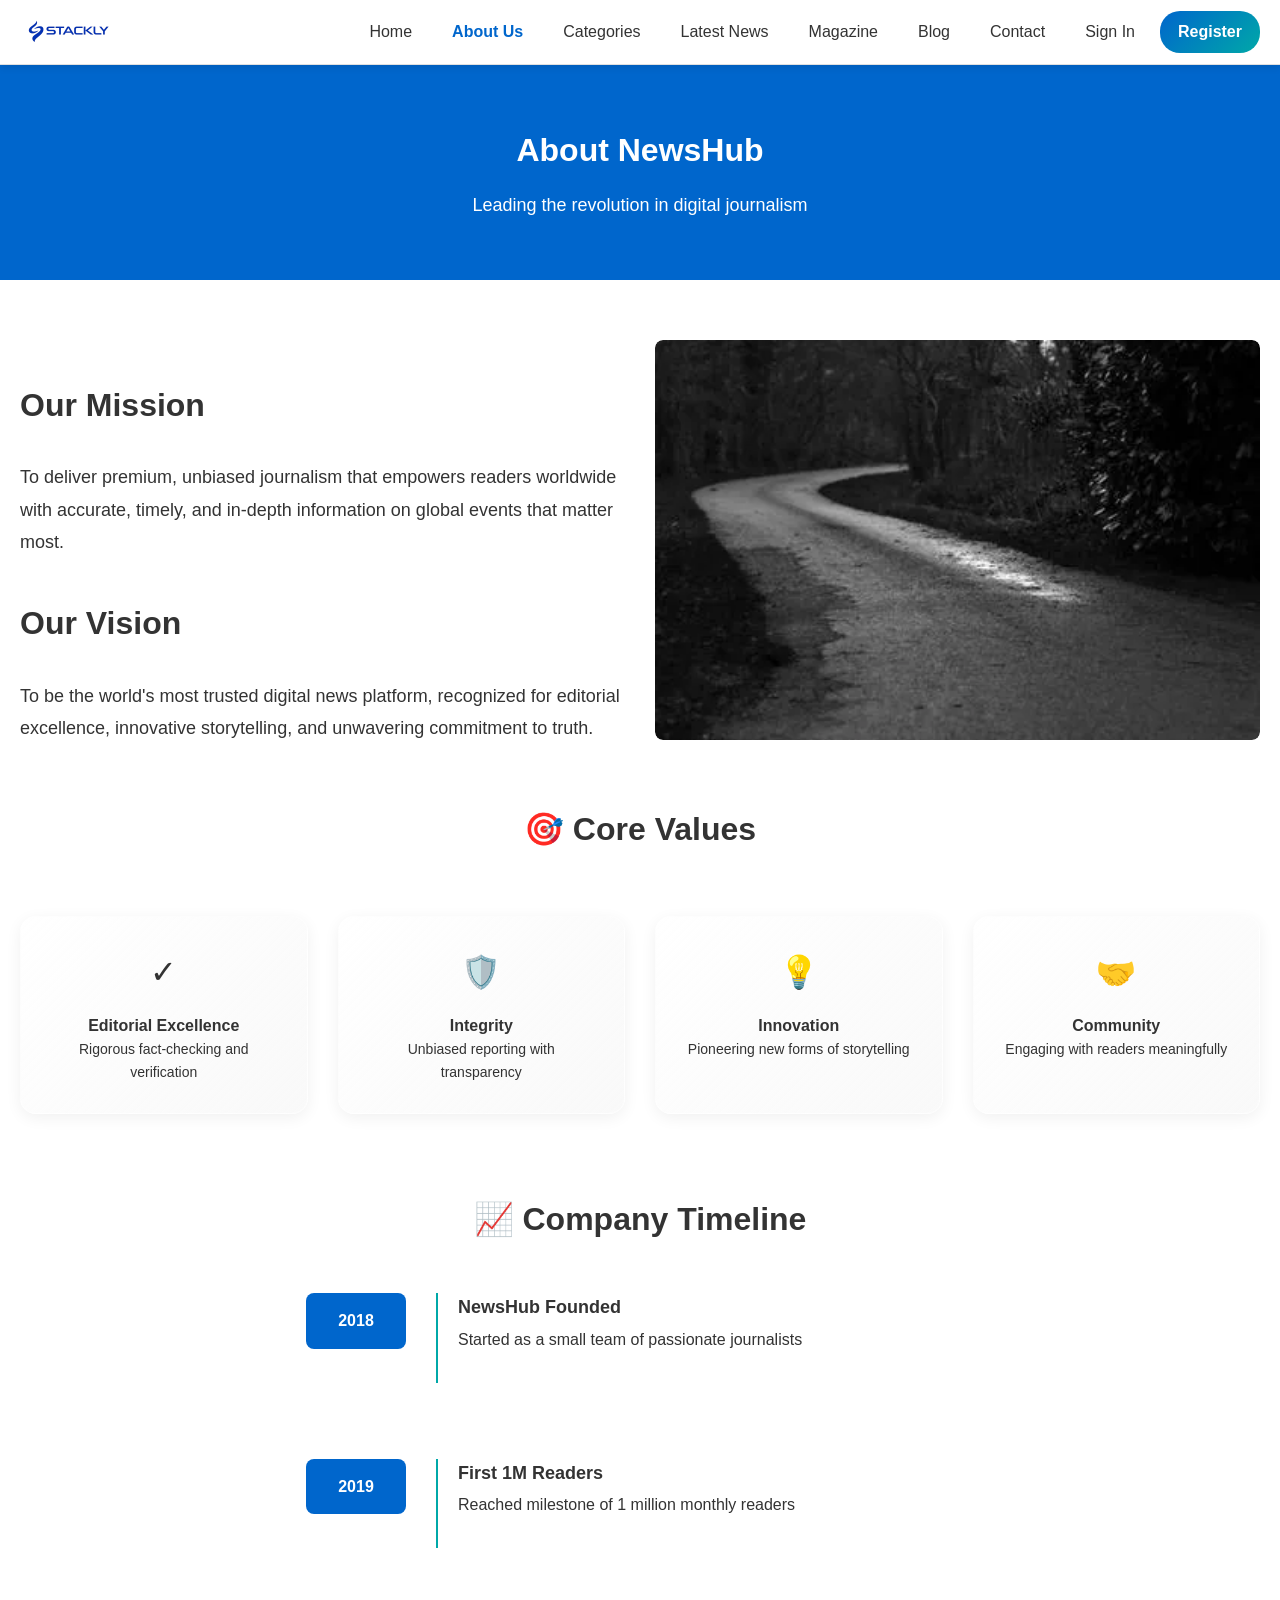
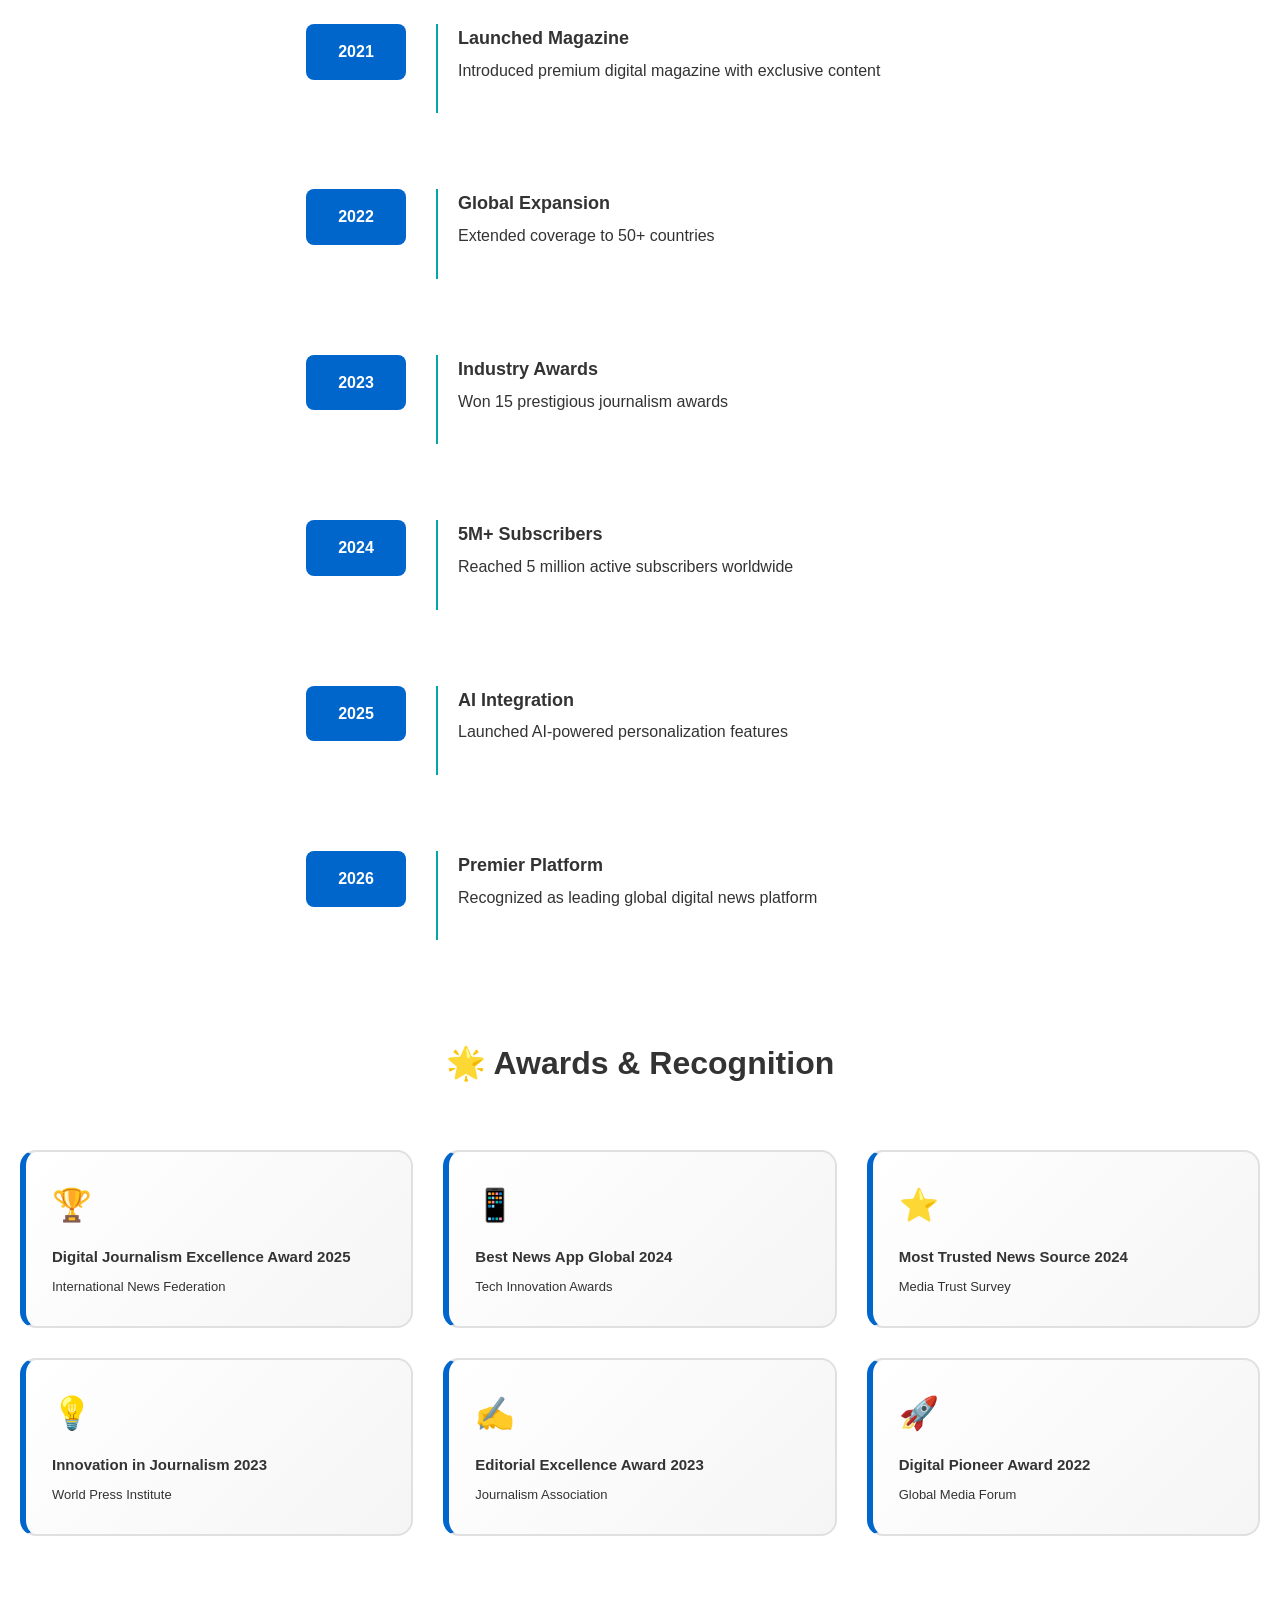
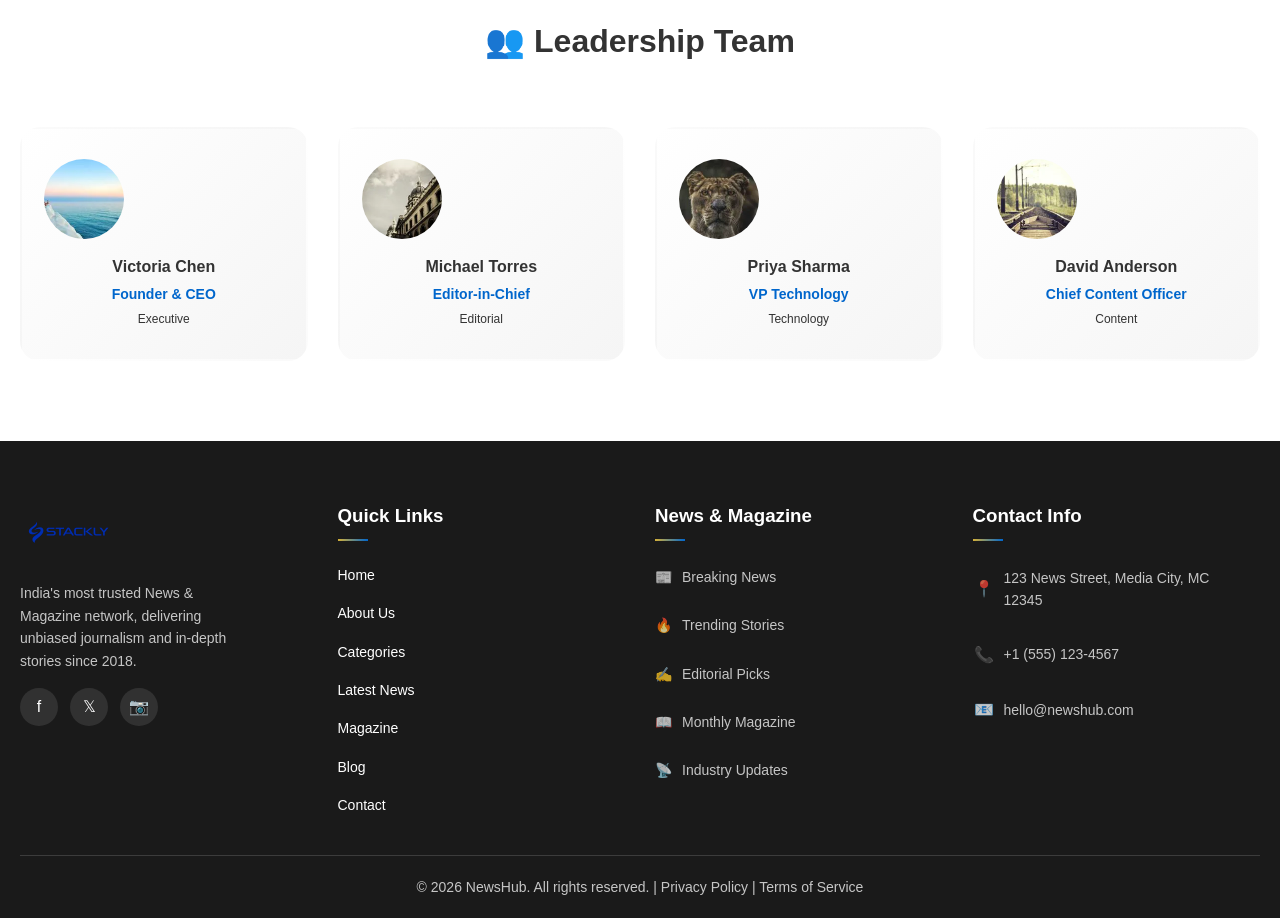
==== commit be73929f: "Update about.html" ====
--- a/about.html
+++ b/about.html
@@ -1,266 +1,266 @@
-﻿<!DOCTYPE html>
-<html lang="en">
-<head>
-    <meta charset="UTF-8">
-    <meta name="viewport" content="width=device-width, initial-scale=1.0">
-    <title>About Us - NewsHub</title>
-    <link rel="stylesheet" href="styles.css">
-</head>
-<body>
-    <nav>
-        <div class="nav-container">
-            <a class="logo" href="index.html"><img src="stackly-logo.webp" alt="NewsHub" style="height:64px;width:auto;vertical-align:middle;"></a>
-
-            <div class="nav-menu" id="navMenu">
-                <a href="index.html">Home</a>
-                <a href="about.html" class="current">About Us</a>
-                <a href="categories.html">Categories</a>
-                <a href="latest.html">Latest News</a>
-                <a href="magazine.html">Magazine</a>
-                <a href="blog.html">Blog</a>
-                <a href="contact.html">Contact</a>
-                <a href="signin.html">Sign In</a>
-                <a href="register.html" class="nav-register">Register</a>
-            </div>
-
-            <button class="hamburger" id="hamburger" onclick="toggleMenu()">
-                <span></span>
-                <span></span>
-                <span></span>
-            </button>
-        </div>
-    </nav>
-
-    <main id="content">
-        <div style="background-color: var(--primary); color: white; padding: 60px 20px; text-align: center;">
-            <div class="container">
-                <h1>About NewsHub</h1>
-                <p style="font-size: 18px; margin-top: 15px;">Leading the revolution in digital journalism</p>
-            </div>
-        </div>
-
-        <div class="container">
-            <div class="grid-2">
-                <div>
-                    <h2>Our Mission</h2>
-                    <p style="font-size: 18px; line-height: 1.8;">To deliver premium, unbiased journalism that empowers readers worldwide with accurate, timely, and in-depth information on global events that matter most.</p>
-
-                    <h2 style="margin-top: 40px;">Our Vision</h2>
-                    <p style="font-size: 18px; line-height: 1.8;">To be the world's most trusted digital news platform, recognized for editorial excellence, innovative storytelling, and unwavering commitment to truth.</p>
-                </div>
-                <div style="background-color: var(--lightGray); height: 400px; border-radius: 8px; display: flex; align-items: center; justify-content: center; overflow: hidden;">
-                    <img src="images/about-hero.webp" style="width:100%; height:100%; object-fit:cover;" alt="NewsHub team" loading="lazy" decoding="async" width="400" height="400">
-                </div>
-            </div>
-
-            <h2 style="text-align: center;">🎯 Core Values</h2>
-            <div class="grid-4">
-                <div class="stat-card">
-                    <div style="font-size: 32px; margin-bottom: 15px;">✓</div>
-                    <p style="font-weight: bold;">Editorial Excellence</p>
-                    <p style="font-size: 14px; color: var(--darkGray);">Rigorous fact-checking and verification</p>
-                </div>
-                <div class="stat-card">
-                    <div style="font-size: 32px; margin-bottom: 15px;">🛡️</div>
-                    <p style="font-weight: bold;">Integrity</p>
-                    <p style="font-size: 14px; color: var(--darkGray);">Unbiased reporting with transparency</p>
-                </div>
-                <div class="stat-card">
-                    <div style="font-size: 32px; margin-bottom: 15px;">💡</div>
-                    <p style="font-weight: bold;">Innovation</p>
-                    <p style="font-size: 14px; color: var(--darkGray);">Pioneering new forms of storytelling</p>
-                </div>
-                <div class="stat-card">
-                    <div style="font-size: 32px; margin-bottom: 15px;">🤝</div>
-                    <p style="font-weight: bold;">Community</p>
-                    <p style="font-size: 14px; color: var(--darkGray);">Engaging with readers meaningfully</p>
-                </div>
-            </div>
-
-            <h2 style="text-align: center; margin-top: 80px;">📈 Company Timeline</h2>
-            <div style="max-width: 700px; margin: 0 auto;">
-                <div class="timeline-item">
-                    <div class="timeline-year">2018</div>
-                    <div class="timeline-content">
-                        <h3>NewsHub Founded</h3>
-                        <p>Started as a small team of passionate journalists</p>
-                    </div>
-                </div>
-
-                <div class="timeline-item">
-                    <div class="timeline-year">2019</div>
-                    <div class="timeline-content">
-                        <h3>First 1M Readers</h3>
-                        <p>Reached milestone of 1 million monthly readers</p>
-                    </div>
-                </div>
-
-                <div class="timeline-item">
-                    <div class="timeline-year">2021</div>
-                    <div class="timeline-content">
-                        <h3>Launched Magazine</h3>
-                        <p>Introduced premium digital magazine with exclusive content</p>
-                    </div>
-                </div>
-
-                <div class="timeline-item">
-                    <div class="timeline-year">2022</div>
-                    <div class="timeline-content">
-                        <h3>Global Expansion</h3>
-                        <p>Extended coverage to 50+ countries</p>
-                    </div>
-                </div>
-
-                <div class="timeline-item">
-                    <div class="timeline-year">2023</div>
-                    <div class="timeline-content">
-                        <h3>Industry Awards</h3>
-                        <p>Won 15 prestigious journalism awards</p>
-                    </div>
-                </div>
-
-                <div class="timeline-item">
-                    <div class="timeline-year">2024</div>
-                    <div class="timeline-content">
-                        <h3>5M+ Subscribers</h3>
-                        <p>Reached 5 million active subscribers worldwide</p>
-                    </div>
-                </div>
-
-                <div class="timeline-item">
-                    <div class="timeline-year">2025</div>
-                    <div class="timeline-content">
-                        <h3>AI Integration</h3>
-                        <p>Launched AI-powered personalization features</p>
-                    </div>
-                </div>
-
-                <div class="timeline-item">
-                    <div class="timeline-year">2026</div>
-                    <div class="timeline-content">
-                        <h3>Premier Platform</h3>
-                        <p>Recognized as leading global digital news platform</p>
-                    </div>
-                </div>
-            </div>
-
-            <h2 style="text-align: center; margin-top: 80px;">🌟 Awards & Recognition</h2>
-            <div class="grid-3">
-                <div class="award-card">
-                    <span class="award-icon">🏆</span>
-                    <p class="award-title">Digital Journalism Excellence Award 2025</p>
-                    <p class="award-org">International News Federation</p>
-                </div>
-
-                <div class="award-card">
-                    <span class="award-icon">📱</span>
-                    <p class="award-title">Best News App Global 2024</p>
-                    <p class="award-org">Tech Innovation Awards</p>
-                </div>
-
-                <div class="award-card">
-                    <span class="award-icon">⭐</span>
-                    <p class="award-title">Most Trusted News Source 2024</p>
-                    <p class="award-org">Media Trust Survey</p>
-                </div>
-
-                <div class="award-card">
-                    <span class="award-icon">💡</span>
-                    <p class="award-title">Innovation in Journalism 2023</p>
-                    <p class="award-org">World Press Institute</p>
-                </div>
-
-                <div class="award-card">
-                    <span class="award-icon">✍️</span>
-                    <p class="award-title">Editorial Excellence Award 2023</p>
-                    <p class="award-org">Journalism Association</p>
-                </div>
-
-                <div class="award-card">
-                    <span class="award-icon">🚀</span>
-                    <p class="award-title">Digital Pioneer Award 2022</p>
-                    <p class="award-org">Global Media Forum</p>
-                </div>
-            </div>
-
-            <h2 style="text-align: center; margin-top: 80px;">👥 Leadership Team</h2>
-            <div class="grid-4">
-                <div class="team-card">
-                    <img src="images/team-1.webp" style="width:80px; height:80px; border-radius:50%; margin-bottom:15px; object-fit:cover;" alt="Victoria Chen" loading="lazy" decoding="async" width="80" height="80">
-                    <p class="team-name">Victoria Chen</p>
-                    <p class="team-role">Founder & CEO</p>
-                    <p class="team-dept">Executive</p>
-                </div>
-
-                <div class="team-card">
-                    <img src="images/team-2.webp" style="width:80px; height:80px; border-radius:50%; margin-bottom:15px; object-fit:cover;" alt="Michael Torres" loading="lazy" decoding="async" width="80" height="80">
-                    <p class="team-name">Michael Torres</p>
-                    <p class="team-role">Editor-in-Chief</p>
-                    <p class="team-dept">Editorial</p>
-                </div>
-
-                <div class="team-card">
-                    <img src="images/team-3.webp" style="width:80px; height:80px; border-radius:50%; margin-bottom:15px; object-fit:cover;" alt="Priya Sharma" loading="lazy" decoding="async" width="80" height="80">
-                    <p class="team-name">Priya Sharma</p>
-                    <p class="team-role">VP Technology</p>
-                    <p class="team-dept">Technology</p>
-                </div>
-
-                <div class="team-card">
-                    <img src="images/team-4.webp" style="width:80px; height:80px; border-radius:50%; margin-bottom:15px; object-fit:cover;" alt="David Anderson" loading="lazy" decoding="async" width="80" height="80">
-                    <p class="team-name">David Anderson</p>
-                    <p class="team-role">Chief Content Officer</p>
-                    <p class="team-dept">Content</p>
-                </div>
-            </div>
-        </div>
-    </main>
-
-        <footer>
-        <div class="footer-grid">
-            <div>
-                <a class="logo" href="index.html"><img src="stackly-logo.webp" alt="NewsHub" style="height:64px;width:auto;vertical-align:middle;"></a>
-                <p style="margin-top: 10px; font-size: 14px; opacity: 0.75; max-width: 220px; line-height: 1.6;">India's most trusted News &amp; Magazine network, delivering unbiased journalism and in-depth stories since 2018.</p>
-                <div style="display: flex; gap: 12px; margin-top: 16px;">
-                    <a href="404.html" target="_blank" rel="noopener" class="footer-social-icon" style="width: 38px; height: 38px; border-radius: 50%; background: rgba(255,255,255,0.1); display: flex; align-items: center; justify-content: center; color: white; text-decoration: none; font-size: 16px; transition: background 0.3s;" onmouseover="this.style.background='#1877F2'" onmouseout="this.style.background='rgba(255,255,255,0.1)'">&#x66;</a>
-                    <a href="404.html" target="_blank" rel="noopener" class="footer-social-icon" style="width: 38px; height: 38px; border-radius: 50%; background: rgba(255,255,255,0.1); display: flex; align-items: center; justify-content: center; color: white; text-decoration: none; font-size: 16px; transition: background 0.3s;" onmouseover="this.style.background='#000'" onmouseout="this.style.background='rgba(255,255,255,0.1)'">&#x1D54F;</a>
-                    <a href="404.html" target="_blank" rel="noopener" class="footer-social-icon" style="width: 38px; height: 38px; border-radius: 50%; background: rgba(255,255,255,0.1); display: flex; align-items: center; justify-content: center; color: white; text-decoration: none; font-size: 16px; transition: background 0.3s;" onmouseover="this.style.background='#E1306C'" onmouseout="this.style.background='rgba(255,255,255,0.1)'">&#x1F4F7;</a>
-                   <!-- <a href="https://www.linkedin.com/company/newshub" target="_blank" rel="noopener" class="footer-social-icon" style="width: 38px; height: 38px; border-radius: 50%; background: rgba(255,255,255,0.1); display: flex; align-items: center; justify-content: center; color: white; text-decoration: none; font-size: 16px; transition: background 0.3s;" onmouseover="this.style.background='#0A66C2'" onmouseout="this.style.background='rgba(255,255,255,0.1)'">&#x1F4BC;</a> -->
-                </div>
-            </div>
-            <div class="footer-section">
-                <h3>Quick Links</h3>
-                <a class="footer-link" href="index.html"><span>Home</span><i class="link-arrow">→</i></a>
-                <a class="footer-link" href="about.html"><span>About Us</span><i class="link-arrow">→</i></a>
-                <a class="footer-link" href="categories.html"><span>Categories</span><i class="link-arrow">→</i></a>
-                <a class="footer-link" href="latest.html"><span>Latest News</span><i class="link-arrow">→</i></a>
-                <a class="footer-link" href="magazine.html"><span>Magazine</span><i class="link-arrow">→</i></a>
-                <a class="footer-link" href="blog.html"><span>Blog</span><i class="link-arrow">→</i></a>
-                <a class="footer-link" href="contact.html"><span>Contact</span><i class="link-arrow">→</i></a>
-            </div>
-            <div class="footer-section">
-                <h3>News &amp; Magazine</h3>
-                <div class="newsroom-link"><span class="newsroom-icon">📰</span><span>Breaking News</span></div>
-                <div class="newsroom-link"><span class="newsroom-icon">🔥</span><span>Trending Stories</span></div>
-                <div class="newsroom-link"><span class="newsroom-icon">✍️</span><span>Editorial Picks</span></div>
-                <div class="newsroom-link"><span class="newsroom-icon">📖</span><span>Monthly Magazine</span></div>
-                <div class="newsroom-link"><span class="newsroom-icon">📡</span><span>Industry Updates</span></div>
-            </div>
-            <div class="footer-section">
-                <h3>Contact Info</h3>
-                <div class="contact-item"><span class="contact-icon">📍</span><span>123 News Street, Media City, MC 12345</span></div>
-                <div class="contact-item"><span class="contact-icon">📞</span><span>+1 (555) 123-4567</span></div>
-                <div class="contact-item"><span class="contact-icon">📧</span><span>hello@newshub.com</span></div>
-            </div>
-        </div>
-        <div class="footer-bottom">
-            <p>&copy; 2026 NewsHub. All rights reserved. | Privacy Policy | Terms of Service</p>
-        </div>
-    </footer>
-
-    <script src="auth.js"></script>
-    <script src="script.js"></script>
-</body>
-</html>
-
-
+﻿<!DOCTYPE html>
+<html lang="en">
+<head>
+    <meta charset="UTF-8">
+    <meta name="viewport" content="width=device-width, initial-scale=1.0">
+    <title>About Us - NewsHub</title>
+    <link rel="stylesheet" href="styles.css">
+</head>
+<body>
+    <nav>
+        <div class="nav-container">
+            <a class="logo" href="index.html"><img src="stackly-logo.webp" alt="NewsHub" style="height:64px;width:auto;vertical-align:middle;"></a>
+
+            <div class="nav-menu" id="navMenu">
+                <a href="index.html">Home</a>
+                <a href="about.html" class="current">About Us</a>
+                <a href="categories.html">Categories</a>
+                <a href="latest.html">Latest News</a>
+                <a href="magazine.html">Magazine</a>
+                <a href="blog.html">Blog</a>
+                <a href="contact.html">Contact</a>
+                <a href="signin.html">Sign In</a>
+                <a href="register.html" class="nav-register">Register</a>
+            </div>
+
+            <button class="hamburger" id="hamburger" onclick="toggleMenu()">
+                <span></span>
+                <span></span>
+                <span></span>
+            </button>
+        </div>
+    </nav>
+
+    <main id="content">
+        <div style="background-color: var(--primary); color: white; padding: 60px 20px; text-align: center;">
+            <div class="container">
+                <h1>About NewsHub</h1>
+                <p style="font-size: 18px; margin-top: 15px;">Leading the revolution in digital journalism</p>
+            </div>
+        </div>
+
+        <div class="container">
+            <div class="grid-2">
+                <div>
+                    <h2>Our Mission</h2>
+                    <p style="font-size: 18px; line-height: 1.8;">To deliver premium, unbiased journalism that empowers readers worldwide with accurate, timely, and in-depth information on global events that matter most.</p>
+
+                    <h2 style="margin-top: 40px;">Our Vision</h2>
+                    <p style="font-size: 18px; line-height: 1.8;">To be the world's most trusted digital news platform, recognized for editorial excellence, innovative storytelling, and unwavering commitment to truth.</p>
+                </div>
+                <div style="background-color: var(--lightGray); height: 400px; border-radius: 8px; display: flex; align-items: center; justify-content: center; overflow: hidden;">
+                    <img src="about-hero.webp" style="width:100%; height:100%; object-fit:cover;" alt="NewsHub team" loading="lazy" decoding="async" width="400" height="400">
+                </div>
+            </div>
+
+            <h2 style="text-align: center;">🎯 Core Values</h2>
+            <div class="grid-4">
+                <div class="stat-card">
+                    <div style="font-size: 32px; margin-bottom: 15px;">✓</div>
+                    <p style="font-weight: bold;">Editorial Excellence</p>
+                    <p style="font-size: 14px; color: var(--darkGray);">Rigorous fact-checking and verification</p>
+                </div>
+                <div class="stat-card">
+                    <div style="font-size: 32px; margin-bottom: 15px;">🛡️</div>
+                    <p style="font-weight: bold;">Integrity</p>
+                    <p style="font-size: 14px; color: var(--darkGray);">Unbiased reporting with transparency</p>
+                </div>
+                <div class="stat-card">
+                    <div style="font-size: 32px; margin-bottom: 15px;">💡</div>
+                    <p style="font-weight: bold;">Innovation</p>
+                    <p style="font-size: 14px; color: var(--darkGray);">Pioneering new forms of storytelling</p>
+                </div>
+                <div class="stat-card">
+                    <div style="font-size: 32px; margin-bottom: 15px;">🤝</div>
+                    <p style="font-weight: bold;">Community</p>
+                    <p style="font-size: 14px; color: var(--darkGray);">Engaging with readers meaningfully</p>
+                </div>
+            </div>
+
+            <h2 style="text-align: center; margin-top: 80px;">📈 Company Timeline</h2>
+            <div style="max-width: 700px; margin: 0 auto;">
+                <div class="timeline-item">
+                    <div class="timeline-year">2018</div>
+                    <div class="timeline-content">
+                        <h3>NewsHub Founded</h3>
+                        <p>Started as a small team of passionate journalists</p>
+                    </div>
+                </div>
+
+                <div class="timeline-item">
+                    <div class="timeline-year">2019</div>
+                    <div class="timeline-content">
+                        <h3>First 1M Readers</h3>
+                        <p>Reached milestone of 1 million monthly readers</p>
+                    </div>
+                </div>
+
+                <div class="timeline-item">
+                    <div class="timeline-year">2021</div>
+                    <div class="timeline-content">
+                        <h3>Launched Magazine</h3>
+                        <p>Introduced premium digital magazine with exclusive content</p>
+                    </div>
+                </div>
+
+                <div class="timeline-item">
+                    <div class="timeline-year">2022</div>
+                    <div class="timeline-content">
+                        <h3>Global Expansion</h3>
+                        <p>Extended coverage to 50+ countries</p>
+                    </div>
+                </div>
+
+                <div class="timeline-item">
+                    <div class="timeline-year">2023</div>
+                    <div class="timeline-content">
+                        <h3>Industry Awards</h3>
+                        <p>Won 15 prestigious journalism awards</p>
+                    </div>
+                </div>
+
+                <div class="timeline-item">
+                    <div class="timeline-year">2024</div>
+                    <div class="timeline-content">
+                        <h3>5M+ Subscribers</h3>
+                        <p>Reached 5 million active subscribers worldwide</p>
+                    </div>
+                </div>
+
+                <div class="timeline-item">
+                    <div class="timeline-year">2025</div>
+                    <div class="timeline-content">
+                        <h3>AI Integration</h3>
+                        <p>Launched AI-powered personalization features</p>
+                    </div>
+                </div>
+
+                <div class="timeline-item">
+                    <div class="timeline-year">2026</div>
+                    <div class="timeline-content">
+                        <h3>Premier Platform</h3>
+                        <p>Recognized as leading global digital news platform</p>
+                    </div>
+                </div>
+            </div>
+
+            <h2 style="text-align: center; margin-top: 80px;">🌟 Awards & Recognition</h2>
+            <div class="grid-3">
+                <div class="award-card">
+                    <span class="award-icon">🏆</span>
+                    <p class="award-title">Digital Journalism Excellence Award 2025</p>
+                    <p class="award-org">International News Federation</p>
+                </div>
+
+                <div class="award-card">
+                    <span class="award-icon">📱</span>
+                    <p class="award-title">Best News App Global 2024</p>
+                    <p class="award-org">Tech Innovation Awards</p>
+                </div>
+
+                <div class="award-card">
+                    <span class="award-icon">⭐</span>
+                    <p class="award-title">Most Trusted News Source 2024</p>
+                    <p class="award-org">Media Trust Survey</p>
+                </div>
+
+                <div class="award-card">
+                    <span class="award-icon">💡</span>
+                    <p class="award-title">Innovation in Journalism 2023</p>
+                    <p class="award-org">World Press Institute</p>
+                </div>
+
+                <div class="award-card">
+                    <span class="award-icon">✍️</span>
+                    <p class="award-title">Editorial Excellence Award 2023</p>
+                    <p class="award-org">Journalism Association</p>
+                </div>
+
+                <div class="award-card">
+                    <span class="award-icon">🚀</span>
+                    <p class="award-title">Digital Pioneer Award 2022</p>
+                    <p class="award-org">Global Media Forum</p>
+                </div>
+            </div>
+
+            <h2 style="text-align: center; margin-top: 80px;">👥 Leadership Team</h2>
+            <div class="grid-4">
+                <div class="team-card">
+                    <img src="team-1.webp" style="width:80px; height:80px; border-radius:50%; margin-bottom:15px; object-fit:cover;" alt="Victoria Chen" loading="lazy" decoding="async" width="80" height="80">
+                    <p class="team-name">Victoria Chen</p>
+                    <p class="team-role">Founder & CEO</p>
+                    <p class="team-dept">Executive</p>
+                </div>
+
+                <div class="team-card">
+                    <img src="team-2.webp" style="width:80px; height:80px; border-radius:50%; margin-bottom:15px; object-fit:cover;" alt="Michael Torres" loading="lazy" decoding="async" width="80" height="80">
+                    <p class="team-name">Michael Torres</p>
+                    <p class="team-role">Editor-in-Chief</p>
+                    <p class="team-dept">Editorial</p>
+                </div>
+
+                <div class="team-card">
+                    <img src="team-3.webp" style="width:80px; height:80px; border-radius:50%; margin-bottom:15px; object-fit:cover;" alt="Priya Sharma" loading="lazy" decoding="async" width="80" height="80">
+                    <p class="team-name">Priya Sharma</p>
+                    <p class="team-role">VP Technology</p>
+                    <p class="team-dept">Technology</p>
+                </div>
+
+                <div class="team-card">
+                    <img src="team-4.webp" style="width:80px; height:80px; border-radius:50%; margin-bottom:15px; object-fit:cover;" alt="David Anderson" loading="lazy" decoding="async" width="80" height="80">
+                    <p class="team-name">David Anderson</p>
+                    <p class="team-role">Chief Content Officer</p>
+                    <p class="team-dept">Content</p>
+                </div>
+            </div>
+        </div>
+    </main>
+
+        <footer>
+        <div class="footer-grid">
+            <div>
+                <a class="logo" href="index.html"><img src="stackly-logo.webp" alt="NewsHub" style="height:64px;width:auto;vertical-align:middle;"></a>
+                <p style="margin-top: 10px; font-size: 14px; opacity: 0.75; max-width: 220px; line-height: 1.6;">India's most trusted News &amp; Magazine network, delivering unbiased journalism and in-depth stories since 2018.</p>
+                <div style="display: flex; gap: 12px; margin-top: 16px;">
+                    <a href="404.html" target="_blank" rel="noopener" class="footer-social-icon" style="width: 38px; height: 38px; border-radius: 50%; background: rgba(255,255,255,0.1); display: flex; align-items: center; justify-content: center; color: white; text-decoration: none; font-size: 16px; transition: background 0.3s;" onmouseover="this.style.background='#1877F2'" onmouseout="this.style.background='rgba(255,255,255,0.1)'">&#x66;</a>
+                    <a href="404.html" target="_blank" rel="noopener" class="footer-social-icon" style="width: 38px; height: 38px; border-radius: 50%; background: rgba(255,255,255,0.1); display: flex; align-items: center; justify-content: center; color: white; text-decoration: none; font-size: 16px; transition: background 0.3s;" onmouseover="this.style.background='#000'" onmouseout="this.style.background='rgba(255,255,255,0.1)'">&#x1D54F;</a>
+                    <a href="404.html" target="_blank" rel="noopener" class="footer-social-icon" style="width: 38px; height: 38px; border-radius: 50%; background: rgba(255,255,255,0.1); display: flex; align-items: center; justify-content: center; color: white; text-decoration: none; font-size: 16px; transition: background 0.3s;" onmouseover="this.style.background='#E1306C'" onmouseout="this.style.background='rgba(255,255,255,0.1)'">&#x1F4F7;</a>
+                   <!-- <a href="https://www.linkedin.com/company/newshub" target="_blank" rel="noopener" class="footer-social-icon" style="width: 38px; height: 38px; border-radius: 50%; background: rgba(255,255,255,0.1); display: flex; align-items: center; justify-content: center; color: white; text-decoration: none; font-size: 16px; transition: background 0.3s;" onmouseover="this.style.background='#0A66C2'" onmouseout="this.style.background='rgba(255,255,255,0.1)'">&#x1F4BC;</a> -->
+                </div>
+            </div>
+            <div class="footer-section">
+                <h3>Quick Links</h3>
+                <a class="footer-link" href="index.html"><span>Home</span><i class="link-arrow">→</i></a>
+                <a class="footer-link" href="about.html"><span>About Us</span><i class="link-arrow">→</i></a>
+                <a class="footer-link" href="categories.html"><span>Categories</span><i class="link-arrow">→</i></a>
+                <a class="footer-link" href="latest.html"><span>Latest News</span><i class="link-arrow">→</i></a>
+                <a class="footer-link" href="magazine.html"><span>Magazine</span><i class="link-arrow">→</i></a>
+                <a class="footer-link" href="blog.html"><span>Blog</span><i class="link-arrow">→</i></a>
+                <a class="footer-link" href="contact.html"><span>Contact</span><i class="link-arrow">→</i></a>
+            </div>
+            <div class="footer-section">
+                <h3>News &amp; Magazine</h3>
+                <div class="newsroom-link"><span class="newsroom-icon">📰</span><span>Breaking News</span></div>
+                <div class="newsroom-link"><span class="newsroom-icon">🔥</span><span>Trending Stories</span></div>
+                <div class="newsroom-link"><span class="newsroom-icon">✍️</span><span>Editorial Picks</span></div>
+                <div class="newsroom-link"><span class="newsroom-icon">📖</span><span>Monthly Magazine</span></div>
+                <div class="newsroom-link"><span class="newsroom-icon">📡</span><span>Industry Updates</span></div>
+            </div>
+            <div class="footer-section">
+                <h3>Contact Info</h3>
+                <div class="contact-item"><span class="contact-icon">📍</span><span>123 News Street, Media City, MC 12345</span></div>
+                <div class="contact-item"><span class="contact-icon">📞</span><span>+1 (555) 123-4567</span></div>
+                <div class="contact-item"><span class="contact-icon">📧</span><span>hello@newshub.com</span></div>
+            </div>
+        </div>
+        <div class="footer-bottom">
+            <p>&copy; 2026 NewsHub. All rights reserved. | Privacy Policy | Terms of Service</p>
+        </div>
+    </footer>
+
+    <script src="auth.js"></script>
+    <script src="script.js"></script>
+</body>
+</html>
+
+
